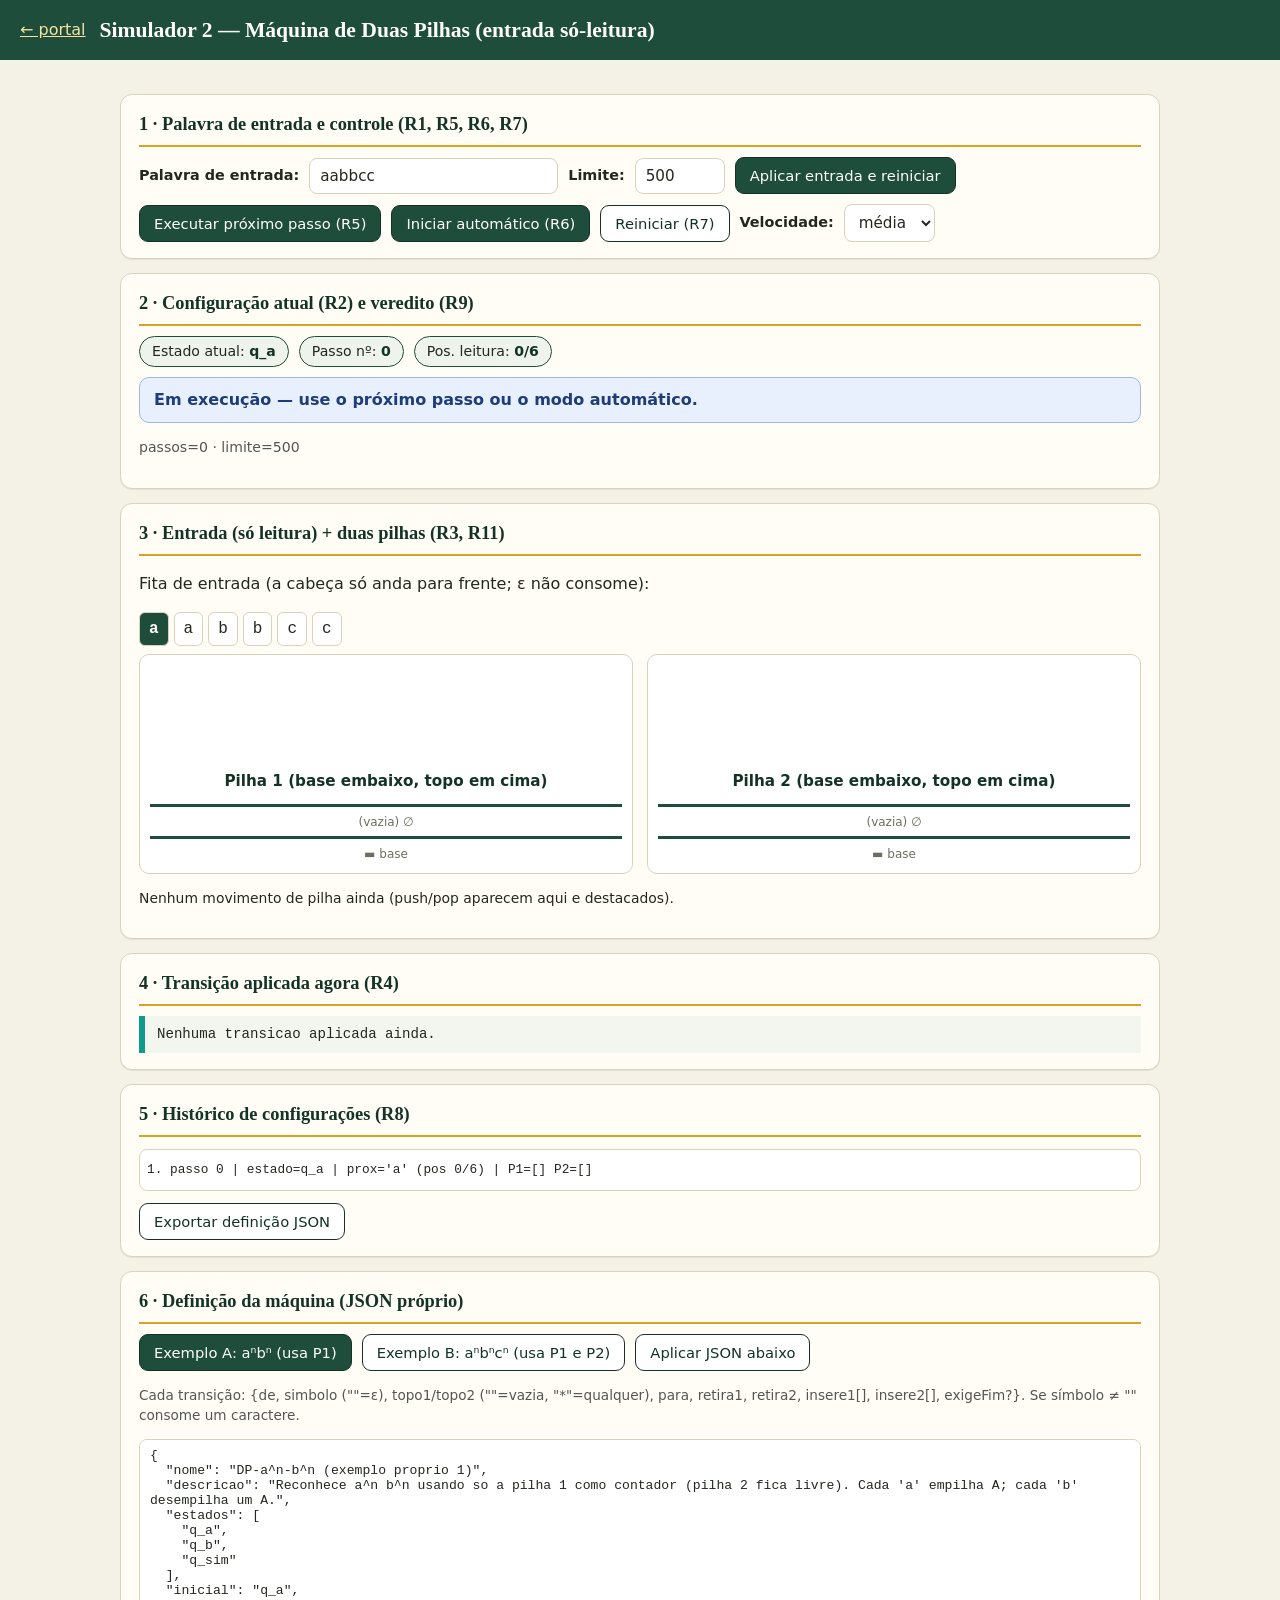
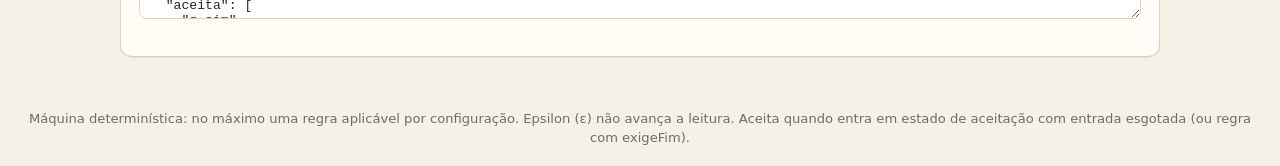
==== dp/index.html @ 35dc0c47 "feat: simuladores MT e 2-pilhas (aula 8, UNIJUI)" ====
<!DOCTYPE html>
<html lang="pt-BR">
<head>
<meta charset="utf-8">
<meta name="viewport" content="width=device-width, initial-scale=1">
<title>DP — Máquina de Duas Pilhas · UNIJUÍ</title>
<link rel="stylesheet" href="../css/estilo.css">
</head>
<body>
<header class="barra-topo">
<a href="../index.html">← portal</a>
<h1>Simulador 2 — Máquina de Duas Pilhas (entrada só-leitura)</h1>
</header>
<main class="miolo">

<section class="cartao">
<h2>1 · Palavra de entrada e controle (R1, R5, R6, R7)</h2>
<div class="linha">
<label class="rotulo" for="entrada">Palavra de entrada:</label>
<input type="text" id="entrada" value="aabbcc" size="24" placeholder="ex.: aabb, aabbcc">
<label class="rotulo" for="limite">Limite:</label>
<input type="number" id="limite" value="500" min="1" max="10000" style="width:90px">
<button id="btnAplicar">Aplicar entrada e reiniciar</button>
</div>
<div class="linha" style="margin-top:10px">
<button id="btnPasso">Executar próximo passo (R5)</button>
<button id="btnAuto">Iniciar automático (R6)</button>
<button id="btnReiniciar" class="secundario">Reiniciar (R7)</button>
<label class="rotulo" for="vel">Velocidade:</label>
<select id="vel"><option value="800">lenta</option><option value="350" selected>média</option><option value="90">rápida</option></select>
</div>
</section>

<section class="cartao">
<h2>2 · Configuração atual (R2) e veredito (R9)</h2>
<div class="crachas">
<span class="cracha">Estado atual: <b id="cEstado">–</b></span>
<span class="cracha">Passo nº: <b id="cPasso">0</b></span>
<span class="cracha">Pos. leitura: <b id="cPos">0</b></span>
</div>
<div id="faixa" class="faixa exec">Carregue uma máquina e uma entrada para começar.</div>
<p id="motivo" style="font-size:.88rem;color:#555"></p>
</section>

<section class="cartao">
<h2>3 · Entrada (só leitura) + duas pilhas (R3, R11)</h2>
<p class="rotulo">Fita de entrada (a cabeça só anda para frente; ε não consome):</p>
<div id="fitaEntrada" class="fita-entrada"></div>
<div class="palco-pilhas">
<div class="pilha" id="pilha1"><h3>Pilha 1 (base embaixo, topo em cima)</h3></div>
<div class="pilha" id="pilha2"><h3>Pilha 2 (base embaixo, topo em cima)</h3></div>
</div>
<p id="movimento" style="font-size:.87rem"></p>
</section>

<section class="cartao">
<h2>4 · Transição aplicada agora (R4)</h2>
<div id="regra" class="regra-atual">Nenhuma transição aplicada ainda.</div>
</section>

<section class="cartao">
<h2>5 · Histórico de configurações (R8)</h2>
<ol id="hist" class="historico"></ol>
<div class="linha"><button id="btnExport" class="secundario">Exportar definição JSON</button></div>
</section>

<section class="cartao">
<h2>6 · Definição da máquina (JSON próprio)</h2>
<div class="linha">
<button data-ex="anbn">Exemplo A: aⁿbⁿ (usa P1)</button>
<button data-ex="anbncn" class="secundario">Exemplo B: aⁿbⁿcⁿ (usa P1 e P2)</button>
<button id="btnValidar" class="secundario">Aplicar JSON abaixo</button>
</div>
<p style="font-size:.85rem;color:#555">Cada transição: {de, simbolo (""=ε), topo1/topo2 (""=vazia, "*"=qualquer), para, retira1, retira2, insere1[], insere2[], exigeFim?}. Se símbolo ≠ "" consome um caractere.</p>
<textarea id="definicao" spellcheck="false"></textarea>
<p id="avisoJson" style="font-size:.85rem;color:#7e2a1c"></p>
</section>

</main>
<footer class="rodape">Máquina determinística: no máximo uma regra aplicável por configuração. Epsilon (ε) não avança a leitura. Aceita quando entra em estado de aceitação com entrada esgotada (ou regra com exigeFim).</footer>
<script src="../js/util.js"></script>
<script src="motor.js"></script>
<script>
"use strict";
let motor = null, def = null;
const auto = criarAutoExecutor(() => { motor.passo(); desenhar(); if (motor.status !== "executando") { auto.parar(); botaoAuto(); return false; } return true; });
const $ = (id) => document.getElementById(id);

async function carregarExemplo(qual) {
  const arq = qual === "anbn" ? "../exemplos/pilhas-anbn.json" : "../exemplos/pilhas-anbncn.json";
  try { const r = await fetch(arq); def = await r.json(); }
  catch (e) { def = DEF_MIN; }
  $("definicao").value = JSON.stringify(def, null, 2);
  instalar();
}
function instalar() {
  const v = validarJSON($("definicao").value);
  if (v.ok) { def = v.valor; $("avisoJson").textContent = ""; }
  else { $("avisoJson").textContent = "JSON inválido: " + v.erro; if (!def) return; }
  motor = new MotorDuasPilhas(def);
  motor.reiniciar($("entrada").value, parseInt($("limite").value || "500", 10));
  auto.parar(); botaoAuto(); desenhar();
}
function desenhar() {
  $("cEstado").textContent = motor.estado;
  $("cPasso").textContent = motor.passos;
  $("cPos").textContent = motor.pos + "/" + motor.entrada.length;
  // entrada
  const fe = $("fitaEntrada"); fe.innerHTML = "";
  if (motor.entrada.length === 0) { const s = document.createElement("span"); s.textContent = "(entrada vazia)"; fe.appendChild(s); }
  [...motor.entrada].forEach((ch, i) => {
    const s = document.createElement("span");
    if (i === motor.pos) s.className = "pos";
    s.textContent = ch; s.title = i === motor.pos ? "próximo a ler" : "posição " + i;
    fe.appendChild(s);
  });
  if (motor.pos >= motor.entrada.length) { const s = document.createElement("span"); s.className = "pos"; s.textContent = "⊣ fim"; fe.appendChild(s); }
  // pilhas (desenha do fundo ao topo; destaca o topo atual)
  desenharPilha("pilha1", motor.pilha1, "p1", motor.ultimoMovimento ? motor.ultimoMovimento.pos1 : []);
  desenharPilha("pilha2", motor.pilha2, "p2", motor.ultimoMovimento ? motor.ultimoMovimento.pos2 : []);
  const m = motor.ultimoMovimento;
  $("movimento").textContent = m
    ? `Último movimento — P1: ${m.retirou1 ? "pop '" + m.retirou1 + "' + " : ""}push[${m.pos1.join(",") || "–"}] · P2: ${m.retirou2 ? "pop '" + m.retirou2 + "' + " : ""}push[${m.pos2.join(",") || "–"}]`
    : "Nenhum movimento de pilha ainda (push/pop aparecem aqui e destacados).";
  $("regra").textContent = motor.textoRegra(motor.ultimaRegra);
  renderHistorico("hist", motor.historico);
  const mapa = { executando: ["Em execução — use o próximo passo ou o modo automático.", "exec"],
    aceita: ["✅ ACEITA — " + motor.motivo, "aceita"],
    rejeita: ["❌ REJEITA — " + motor.motivo, "rejeita"],
    limite: ["⏸ LIMITE DE PASSOS — " + motor.motivo, "limite"] };
  mostrarFaixa("faixa", mapa[motor.status][0], mapa[motor.status][1]);
  $("motivo").textContent = `passos=${motor.passos} · limite=${motor.limite}`;
}
function desenharPilha(id, dados, classe, novos) {
  const el = $(id);
  const titulo = el.querySelector("h3").textContent;
  el.innerHTML = "<h3>" + titulo + "</h3>";
  if (dados.length === 0) { const b = document.createElement("div"); b.className = "base-pilha"; b.textContent = "(vazia) ∅"; el.appendChild(b); }
  dados.forEach((s, i) => {
    const d = document.createElement("div");
    const ehTopo = i === dados.length - 1;
    d.className = "bloco-pilha " + classe + ((ehTopo && novos && novos.length) ? " novo" : "");
    d.textContent = (ehTopo ? "topo → " : "") + s;
    el.appendChild(d);
  });
  const base = document.createElement("div"); base.className = "base-pilha"; base.textContent = "▬ base"; el.appendChild(base);
}
function botaoAuto() { $("btnAuto").textContent = auto.rodando() ? "Pausar automático" : "Iniciar automático (R6)"; }
$("btnPasso").onclick = () => { auto.parar(); botaoAuto(); motor.passo(); desenhar(); };
$("btnAuto").onclick = () => { if (auto.rodando()) auto.parar(); else auto.iniciar(parseInt($("vel").value, 10)); botaoAuto(); };
$("btnReiniciar").onclick = instalar;
$("btnAplicar").onclick = instalar;
$("btnValidar").onclick = instalar;
$("btnExport").onclick = () => { if (def) baixarJSON("maquina-duas-pilhas.json", def); };
document.querySelectorAll("[data-ex]").forEach((b) => b.onclick = () => carregarExemplo(b.dataset.ex));
const DEF_MIN = { nome: "min", estados: ["q"], inicial: "q", aceita: ["q"], rejeita: [], transicoes: [] };
carregarExemplo("anbn");
</script>
</body>
</html>
---- css/estilo.css ----
/* Simuladores TC-UNIJUI — estilo proprio.
   Paleta "caderno de serra": creme + verde-mata + mostarda.
   Propositalmente diferente da referencia tsm-simulator. */
:root{
  --fundo:#f4f1e6; --papel:#fffdf6; --tinta:#22271f; --suave:#6b6f61;
  --mata:#1e4d3b; --mata-esc:#123326; --mostarda:#d9a521; --mostarda-cl:#f6e3a1;
  --teal:#0e9b8b; --vermelho:#b3402c; --verde-ok:#1f7a3d; --borda:#d9d2bd;
  --raio:12px; --fonte:Verdana,Geneva,"DejaVu Sans",sans-serif;
  --fonte-titulo:Georgia,"Times New Roman",serif;
}
*{box-sizing:border-box}
body{margin:0;background:var(--fundo);color:var(--tinta);font-family:var(--fonte);line-height:1.5}
.barra-topo{background:var(--mata);color:#fff;padding:14px 20px;display:flex;gap:14px;align-items:center;flex-wrap:wrap}
.barra-topo h1{font-family:var(--fonte-titulo);font-size:1.35rem;margin:0}
.barra-topo a{color:var(--mostarda-cl)}
.miolo{max-width:1080px;margin:0 auto;padding:20px}
.cartao{background:var(--papel);border:1px solid var(--borda);border-radius:var(--raio);padding:16px 18px;margin:14px 0;box-shadow:0 1px 0 #0001}
.cartao h2{font-family:var(--fonte-titulo);margin:0 0 10px;color:var(--mata-esc);font-size:1.15rem;border-bottom:2px solid var(--mostarda);padding-bottom:6px}
.linha{display:flex;gap:10px;flex-wrap:wrap;align-items:center}
label.rotulo{font-weight:bold;font-size:.9rem}
input[type=text],input[type=number],textarea,select{font-family:inherit;font-size:.95rem;padding:8px 10px;border:1px solid var(--borda);border-radius:8px;background:#fff;color:var(--tinta)}
textarea{width:100%;min-height:180px;font-family:Consolas,Menlo,monospace;font-size:.82rem}
button{font-family:inherit;cursor:pointer;border-radius:9px;border:1px solid var(--mata-esc);padding:9px 14px;font-size:.92rem;background:var(--mata);color:#fff}
button:hover{background:var(--mata-esc)}
button.secundario{background:#fff;color:var(--mata-esc)}
button.perigo{background:var(--vermelho);border-color:#7e2a1c}
button:disabled{opacity:.5;cursor:not-allowed}
.crachas{display:flex;gap:10px;flex-wrap:wrap;margin:8px 0}
.cracha{background:#eef3ec;border:1px solid var(--mata);border-radius:999px;padding:4px 12px;font-size:.88rem}
.cracha b{color:var(--mata-esc)}
.faixa{border-radius:10px;padding:10px 14px;font-weight:bold;margin:10px 0}
.faixa.exec{background:#e8f0fe;border:1px solid #9db8e8;color:#1c3d7a}
.faixa.aceita{background:#dff2e2;border:1px solid var(--verde-ok);color:#14522a}
.faixa.rejeita{background:#fbe3dd;border:1px solid var(--vermelho);color:#7e2a1c}
.faixa.limite{background:var(--mostarda-cl);border:1px solid var(--mostarda);color:#5c430a}
/* Fita da MT */
.trilho-fita{display:flex;gap:6px;overflow-x:auto;padding:14px 6px 4px;background:#2c2a24;border-radius:10px}
.celula{min-width:52px;text-align:center;background:var(--papel);border-radius:8px;border:2px solid transparent;padding:2px 2px 6px}
.celula .simbolo{font-family:Consolas,monospace;font-size:1.3rem;font-weight:bold}
.celula .indice{font-size:.7rem;color:var(--suave)}
.celula.cabecote{border-color:var(--mostarda);background:var(--mostarda-cl)}
.seta-cabecote{text-align:center;color:var(--mostarda);font-weight:bold}
.regra-atual{background:#f2f6ef;border-left:6px solid var(--teal);padding:8px 12px;font-family:Consolas,monospace;font-size:.88rem;white-space:pre-wrap}
/* Pilhas */
.palco-pilhas{display:grid;grid-template-columns:1fr 1fr;gap:14px}
@media(max-width:700px){.palco-pilhas{grid-template-columns:1fr}}
.pilha{border:1px solid var(--borda);border-radius:10px;background:#fff;min-height:220px;display:flex;flex-direction:column;justify-content:flex-end;padding:10px;gap:5px}
.pilha h3{margin:0 0 6px;text-align:center;color:var(--mata-esc);font-size:.95rem}
.bloco-pilha{border-radius:7px;text-align:center;padding:6px;font-family:Consolas,monospace;font-weight:bold;border:1px solid #0003}
.bloco-pilha.p1{background:#d9ecf5}
.bloco-pilha.p2{background:#e2f0da}
.bloco-pilha.novo{outline:3px solid var(--mostarda)}
.base-pilha{text-align:center;font-size:.75rem;color:var(--suave);border-top:3px solid var(--mata);padding-top:6px}
.fita-entrada{display:flex;gap:5px;flex-wrap:wrap;margin:8px 0}
.fita-entrada span{border:1px solid var(--borda);background:#fff;border-radius:6px;padding:4px 9px;font-family:Consolas,monospace}
.fita-entrada span.pos{background:var(--mata);color:#fff;font-weight:bold}
ol.historico{max-height:220px;overflow-y:auto;background:#fff;border:1px solid var(--borda);border-radius:8px;padding:10px 10px 10px 30px;font-family:Consolas,monospace;font-size:.8rem}
table.req{border-collapse:collapse;width:100%;font-size:.9rem}
table.req th,table.req td{border:1px solid var(--borda);padding:6px 8px;text-align:left}
table.req th{background:var(--mata);color:#fff}
.rodape{color:var(--suave);font-size:.82rem;text-align:center;padding:18px}
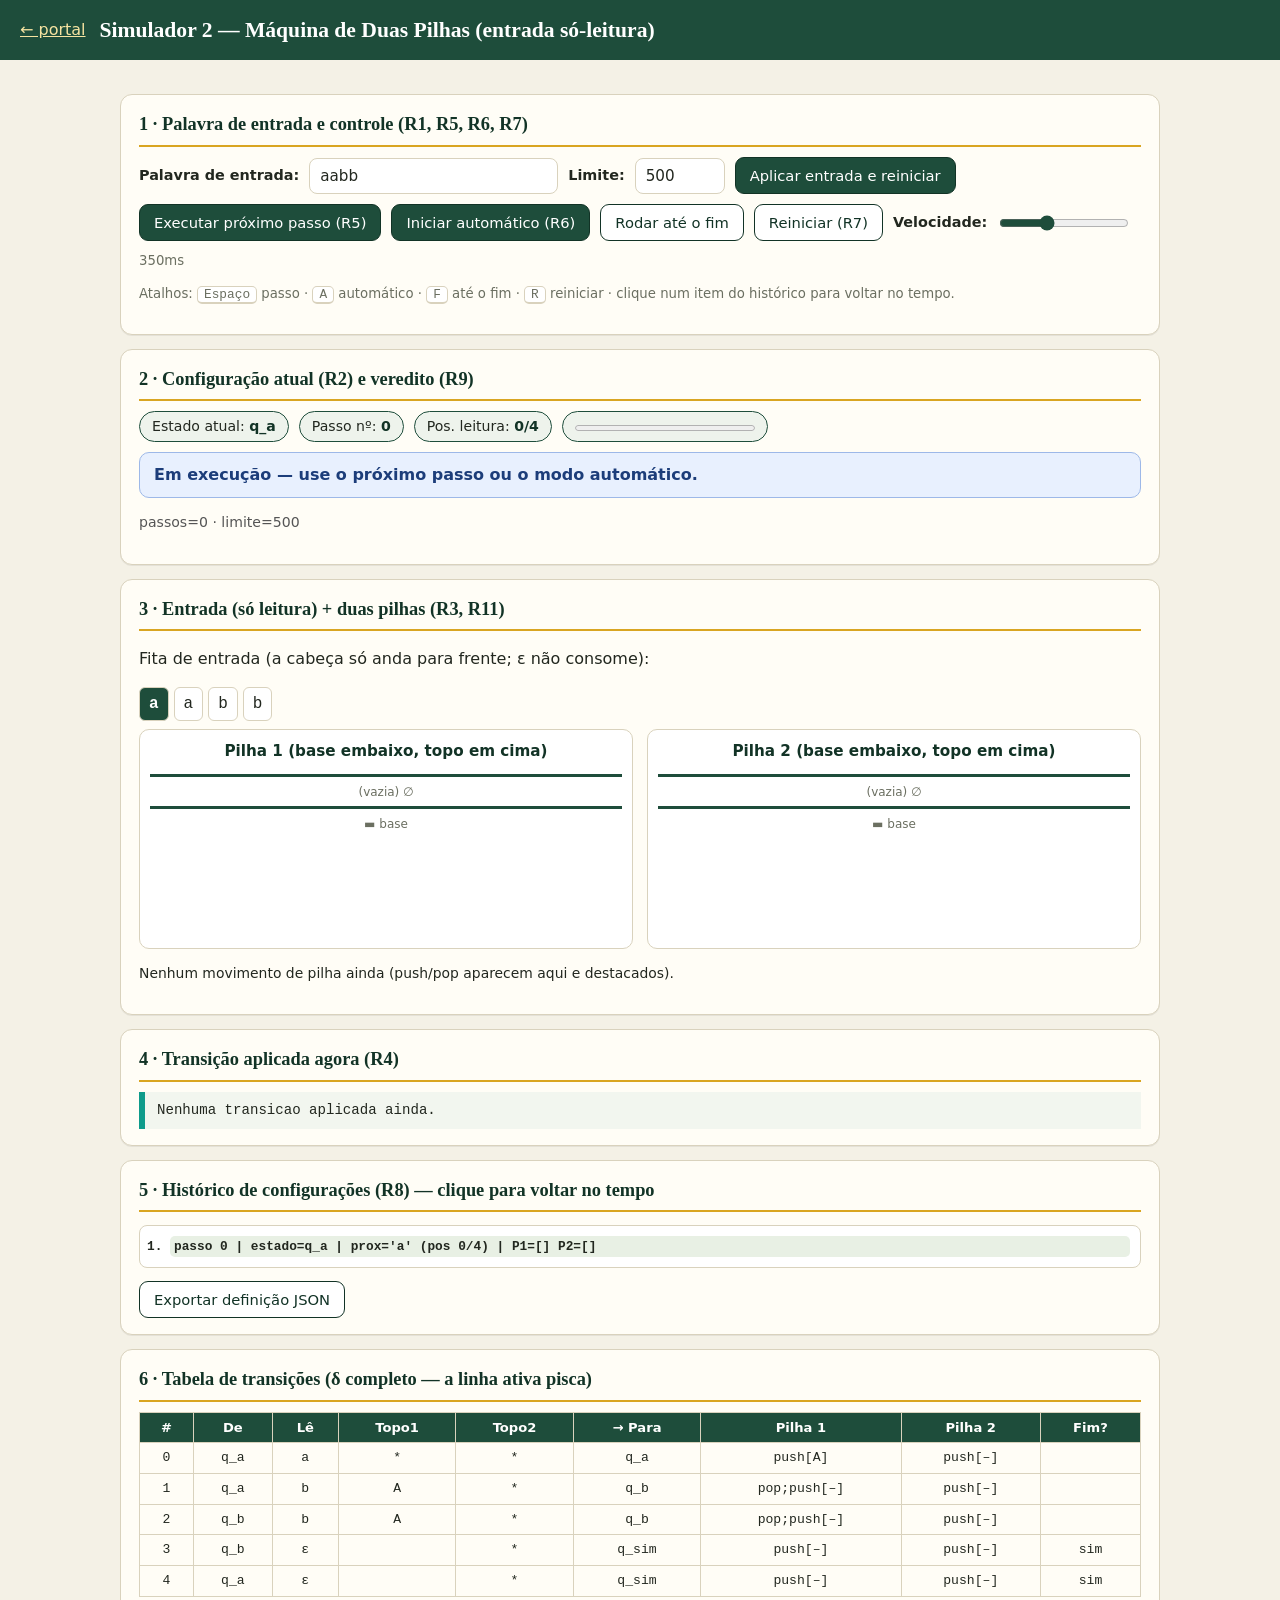
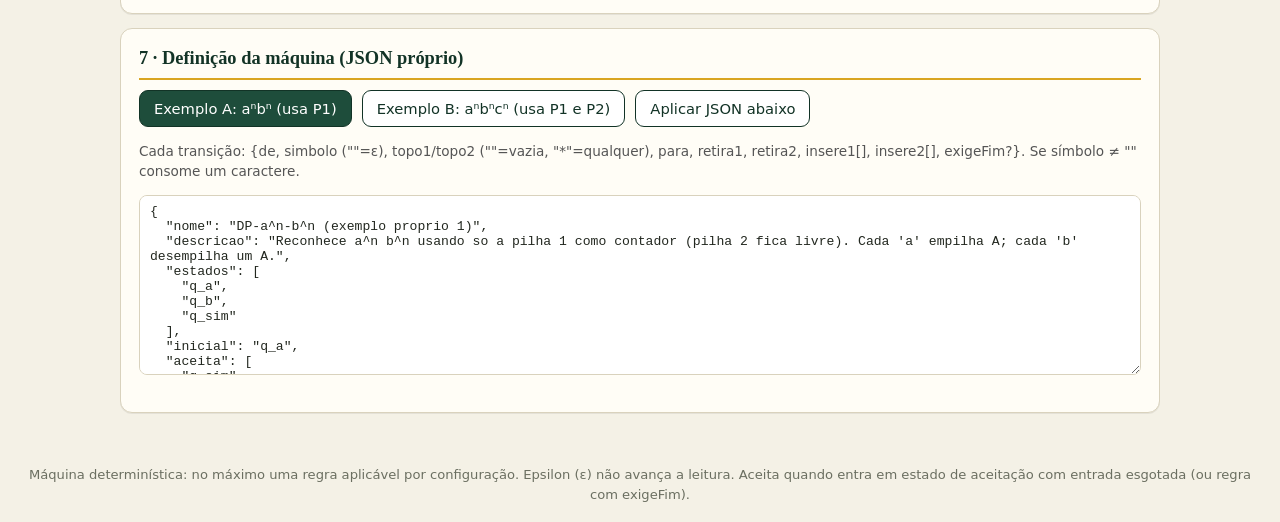
==== commit 21ba7ca0: "feat: tabela delta, time-travel, atalhos, slider, animacoes" ====
--- a/dp/index.html
+++ b/dp/index.html
@@ -17,7 +17,7 @@
 <h2>1 · Palavra de entrada e controle (R1, R5, R6, R7)</h2>
 <div class="linha">
 <label class="rotulo" for="entrada">Palavra de entrada:</label>
-<input type="text" id="entrada" value="aabbcc" size="24" placeholder="ex.: aabb, aabbcc">
+<input type="text" id="entrada" value="aabb" size="24" placeholder="ex.: aabb, aabbcc">
 <label class="rotulo" for="limite">Limite:</label>
 <input type="number" id="limite" value="500" min="1" max="10000" style="width:90px">
 <button id="btnAplicar">Aplicar entrada e reiniciar</button>
@@ -25,10 +25,13 @@
 <div class="linha" style="margin-top:10px">
 <button id="btnPasso">Executar próximo passo (R5)</button>
 <button id="btnAuto">Iniciar automático (R6)</button>
+<button id="btnFim" class="secundario">Rodar até o fim</button>
 <button id="btnReiniciar" class="secundario">Reiniciar (R7)</button>
 <label class="rotulo" for="vel">Velocidade:</label>
-<select id="vel"><option value="800">lenta</option><option value="350" selected>média</option><option value="90">rápida</option></select>
-</div>
+<input type="range" id="vel" min="60" max="900" step="10" value="350" style="width:130px" title="Intervalo entre passos (ms)">
+<span id="velRotulo" class="dica">350ms</span>
+</div>
+<p class="dica">Atalhos: <kbd>Espaço</kbd> passo · <kbd>A</kbd> automático · <kbd>F</kbd> até o fim · <kbd>R</kbd> reiniciar · clique num item do histórico para voltar no tempo.</p>
 </section>
 
 <section class="cartao">
@@ -37,6 +40,7 @@
 <span class="cracha">Estado atual: <b id="cEstado">–</b></span>
 <span class="cracha">Passo nº: <b id="cPasso">0</b></span>
 <span class="cracha">Pos. leitura: <b id="cPos">0</b></span>
+<span class="cracha"><progress id="prog" value="0" max="500"></progress></span>
 </div>
 <div id="faixa" class="faixa exec">Carregue uma máquina e uma entrada para começar.</div>
 <p id="motivo" style="font-size:.88rem;color:#555"></p>
@@ -59,13 +63,21 @@
 </section>
 
 <section class="cartao">
-<h2>5 · Histórico de configurações (R8)</h2>
+<h2>5 · Histórico de configurações (R8) — clique para voltar no tempo</h2>
 <ol id="hist" class="historico"></ol>
 <div class="linha"><button id="btnExport" class="secundario">Exportar definição JSON</button></div>
 </section>
 
 <section class="cartao">
-<h2>6 · Definição da máquina (JSON próprio)</h2>
+<h2>6 · Tabela de transições (δ completo — a linha ativa pisca)</h2>
+<div class="envoltorio-tabela"><table class="regras" id="tabela">
+<thead><tr><th>#</th><th>De</th><th>Lê</th><th>Topo1</th><th>Topo2</th><th>→ Para</th><th>Pilha 1</th><th>Pilha 2</th><th>Fim?</th></tr></thead>
+<tbody></tbody>
+</table></div>
+</section>
+
+<section class="cartao">
+<h2>7 · Definição da máquina (JSON próprio)</h2>
 <div class="linha">
 <button data-ex="anbn">Exemplo A: aⁿbⁿ (usa P1)</button>
 <button data-ex="anbncn" class="secundario">Exemplo B: aⁿbⁿcⁿ (usa P1 e P2)</button>
@@ -99,12 +111,13 @@
   else { $("avisoJson").textContent = "JSON inválido: " + v.erro; if (!def) return; }
   motor = new MotorDuasPilhas(def);
   motor.reiniciar($("entrada").value, parseInt($("limite").value || "500", 10));
-  auto.parar(); botaoAuto(); desenhar();
+  auto.parar(); botaoAuto(); montarTabela(); desenhar();
 }
 function desenhar() {
   $("cEstado").textContent = motor.estado;
   $("cPasso").textContent = motor.passos;
   $("cPos").textContent = motor.pos + "/" + motor.entrada.length;
+  const prog = $("prog"); prog.max = motor.limite; prog.value = motor.passos;
   // entrada
   const fe = $("fitaEntrada"); fe.innerHTML = "";
   if (motor.entrada.length === 0) { const s = document.createElement("span"); s.textContent = "(entrada vazia)"; fe.appendChild(s); }
@@ -115,15 +128,21 @@
     fe.appendChild(s);
   });
   if (motor.pos >= motor.entrada.length) { const s = document.createElement("span"); s.className = "pos"; s.textContent = "⊣ fim"; fe.appendChild(s); }
-  // pilhas (desenha do fundo ao topo; destaca o topo atual)
-  desenharPilha("pilha1", motor.pilha1, "p1", motor.ultimoMovimento ? motor.ultimoMovimento.pos1 : []);
-  desenharPilha("pilha2", motor.pilha2, "p2", motor.ultimoMovimento ? motor.ultimoMovimento.pos2 : []);
+  // pilhas (topo no alto; ultimo push anima, ultimo pop vira fantasma)
+  const m0 = motor.ultimoMovimento;
+  desenharPilha("pilha1", motor.pilha1, "p1", m0 ? m0.pos1 : [], m0 ? m0.retirou1 : null);
+  desenharPilha("pilha2", motor.pilha2, "p2", m0 ? m0.pos2 : [], m0 ? m0.retirou2 : null);
   const m = motor.ultimoMovimento;
   $("movimento").textContent = m
     ? `Último movimento — P1: ${m.retirou1 ? "pop '" + m.retirou1 + "' + " : ""}push[${m.pos1.join(",") || "–"}] · P2: ${m.retirou2 ? "pop '" + m.retirou2 + "' + " : ""}push[${m.pos2.join(",") || "–"}]`
     : "Nenhum movimento de pilha ainda (push/pop aparecem aqui e destacados).";
   $("regra").textContent = motor.textoRegra(motor.ultimaRegra);
-  renderHistorico("hist", motor.historico);
+  // destaca a linha ativa na tabela
+  const idx = def.transicoes.indexOf(motor.ultimaRegra);
+  document.querySelectorAll("#tabela tbody tr").forEach((tr, i) => {
+    tr.classList.toggle("ativa", i === idx);
+  });
+  renderHistorico("hist", motor.historico, irParaPasso);
   const mapa = { executando: ["Em execução — use o próximo passo ou o modo automático.", "exec"],
     aceita: ["✅ ACEITA — " + motor.motivo, "aceita"],
     rejeita: ["❌ REJEITA — " + motor.motivo, "rejeita"],
@@ -131,14 +150,21 @@
   mostrarFaixa("faixa", mapa[motor.status][0], mapa[motor.status][1]);
   $("motivo").textContent = `passos=${motor.passos} · limite=${motor.limite}`;
 }
-function desenharPilha(id, dados, classe, novos) {
+function desenharPilha(id, dados, classe, novos, fantasma) {
   const el = $(id);
   const titulo = el.querySelector("h3").textContent;
   el.innerHTML = "<h3>" + titulo + "</h3>";
-  if (dados.length === 0) { const b = document.createElement("div"); b.className = "base-pilha"; b.textContent = "(vazia) ∅"; el.appendChild(b); }
-  dados.forEach((s, i) => {
+  if (fantasma) {
+    const f = document.createElement("div");
+    f.className = "fantasma";
+    f.textContent = "− '" + fantasma + "' (pop)";
+    f.title = "Símbolo removido no último passo";
+    el.appendChild(f);
+  }
+  if (dados.length === 0 && !fantasma) { const b = document.createElement("div"); b.className = "base-pilha"; b.textContent = "(vazia) ∅"; el.appendChild(b); }
+  [...dados].reverse().forEach((s, i) => {
     const d = document.createElement("div");
-    const ehTopo = i === dados.length - 1;
+    const ehTopo = i === 0;
     d.className = "bloco-pilha " + classe + ((ehTopo && novos && novos.length) ? " novo" : "");
     d.textContent = (ehTopo ? "topo → " : "") + s;
     el.appendChild(d);
@@ -146,8 +172,43 @@
   const base = document.createElement("div"); base.className = "base-pilha"; base.textContent = "▬ base"; el.appendChild(base);
 }
 function botaoAuto() { $("btnAuto").textContent = auto.rodando() ? "Pausar automático" : "Iniciar automático (R6)"; }
+function irParaPasso(n) {
+  auto.parar(); botaoAuto();
+  motor.reiniciar($("entrada").value, parseInt($("limite").value || "500", 10));
+  for (let i = 0; i < n && motor.status === "executando"; i++) motor.passo();
+  desenhar();
+}
+function acaoCurta(r, n) {
+  return `${r["retira" + n] ? "pop;" : ""}push[${(r["insere" + n] || []).join(",") || "–"}]`;
+}
+function montarTabela() {
+  const tb = document.querySelector("#tabela tbody");
+  tb.innerHTML = "";
+  def.transicoes.forEach((t, i) => {
+    const tr = document.createElement("tr");
+    [i, t.de, (t.simbolo ?? "") === "" ? "ε" : t.simbolo, t.topo1 ?? "*",
+     t.topo2 ?? "*", t.para, acaoCurta(t, 1), acaoCurta(t, 2),
+     t.exigeFim ? "sim" : ""].forEach((v) => {
+      const td = document.createElement("td"); td.textContent = v; tr.appendChild(td);
+    });
+    tb.appendChild(tr);
+  });
+}
 $("btnPasso").onclick = () => { auto.parar(); botaoAuto(); motor.passo(); desenhar(); };
 $("btnAuto").onclick = () => { if (auto.rodando()) auto.parar(); else auto.iniciar(parseInt($("vel").value, 10)); botaoAuto(); };
+$("btnFim").onclick = () => { auto.parar(); botaoAuto(); motor.executarAteFim(); desenhar(); };
+$("vel").oninput = (e) => {
+  $("velRotulo").textContent = e.target.value + "ms";
+  if (auto.rodando()) { auto.parar(); auto.iniciar(parseInt(e.target.value, 10)); }
+};
+document.addEventListener("keydown", (e) => {
+  const tag = (e.target.tagName || "").toUpperCase();
+  if (["INPUT", "TEXTAREA", "SELECT"].includes(tag) || !motor) return;
+  if (e.code === "Space") { e.preventDefault(); $("btnPasso").click(); }
+  else if (e.key === "a" || e.key === "A") $("btnAuto").click();
+  else if (e.key === "f" || e.key === "F") $("btnFim").click();
+  else if (e.key === "r" || e.key === "R") $("btnReiniciar").click();
+});
 $("btnReiniciar").onclick = instalar;
 $("btnAplicar").onclick = instalar;
 $("btnValidar").onclick = instalar;
--- a/css/estilo.css
+++ b/css/estilo.css
@@ -32,24 +32,44 @@
 .faixa.exec{background:#e8f0fe;border:1px solid #9db8e8;color:#1c3d7a}
 .faixa.aceita{background:#dff2e2;border:1px solid var(--verde-ok);color:#14522a}
 .faixa.rejeita{background:#fbe3dd;border:1px solid var(--vermelho);color:#7e2a1c}
+.faixa.aceita{background:#dff2e2;border:1px solid var(--verde-ok);color:#14522a;animation:pulso .9s ease 2}
+.faixa.rejeita{background:#fbe3dd;border:1px solid var(--vermelho);color:#7e2a1c;animation:pulso .9s ease 2}
+@keyframes pulso{50%{transform:scale(1.015)}}
 .faixa.limite{background:var(--mostarda-cl);border:1px solid var(--mostarda);color:#5c430a}
+table.regras{border-collapse:collapse;width:100%;font-size:.82rem;font-family:Consolas,monospace}
+table.regras th,table.regras td{border:1px solid var(--borda);padding:5px 8px;text-align:center}
+table.regras th{background:var(--mata);color:#fff;font-family:var(--fonte)}
+table.regras tr.ativa td{background:var(--mostarda-cl);font-weight:bold}
+.envoltorio-tabela{overflow-x:auto;max-height:260px;overflow-y:auto}
+ol.historico li{cursor:pointer;border-radius:5px;padding:1px 4px}
+ol.historico li:hover{background:var(--mostarda-cl)}
+ol.historico li.atual{background:#e8f0e4;font-weight:bold}
+input[type=range]{accent-color:var(--mata)}
+progress{width:180px;height:12px;accent-color:var(--teal)}
+kbd{border:1px solid var(--borda);border-bottom-width:2px;border-radius:5px;background:#fff;padding:0 6px;font-family:Consolas,monospace;font-size:.8rem}
+.dica{font-size:.83rem;color:var(--suave)}
 /* Fita da MT */
-.trilho-fita{display:flex;gap:6px;overflow-x:auto;padding:14px 6px 4px;background:#2c2a24;border-radius:10px}
+.trilho-fita{position:relative;display:flex;gap:6px;overflow-x:auto;padding:22px 6px 4px;background:#2c2a24;border-radius:10px}
+#seta{position:absolute;top:2px;left:0;transition:left .28s cubic-bezier(.4,0,.2,1);color:var(--mostarda);transform:translateX(-50%);font-size:1rem;line-height:1;pointer-events:none}
 .celula{min-width:52px;text-align:center;background:var(--papel);border-radius:8px;border:2px solid transparent;padding:2px 2px 6px}
 .celula .simbolo{font-family:Consolas,monospace;font-size:1.3rem;font-weight:bold}
 .celula .indice{font-size:.7rem;color:var(--suave)}
 .celula.cabecote{border-color:var(--mostarda);background:var(--mostarda-cl)}
+.celula.gravou{animation:piscar .8s ease}
+@keyframes piscar{0%{background:var(--mostarda);transform:scale(1.12)}100%{}}
 .seta-cabecote{text-align:center;color:var(--mostarda);font-weight:bold}
 .regra-atual{background:#f2f6ef;border-left:6px solid var(--teal);padding:8px 12px;font-family:Consolas,monospace;font-size:.88rem;white-space:pre-wrap}
 /* Pilhas */
 .palco-pilhas{display:grid;grid-template-columns:1fr 1fr;gap:14px}
 @media(max-width:700px){.palco-pilhas{grid-template-columns:1fr}}
-.pilha{border:1px solid var(--borda);border-radius:10px;background:#fff;min-height:220px;display:flex;flex-direction:column;justify-content:flex-end;padding:10px;gap:5px}
+.pilha{border:1px solid var(--borda);border-radius:10px;background:#fff;min-height:220px;display:flex;flex-direction:column;justify-content:flex-start;padding:10px;gap:5px}
 .pilha h3{margin:0 0 6px;text-align:center;color:var(--mata-esc);font-size:.95rem}
 .bloco-pilha{border-radius:7px;text-align:center;padding:6px;font-family:Consolas,monospace;font-weight:bold;border:1px solid #0003}
 .bloco-pilha.p1{background:#d9ecf5}
 .bloco-pilha.p2{background:#e2f0da}
-.bloco-pilha.novo{outline:3px solid var(--mostarda)}
+.bloco-pilha.novo{outline:3px solid var(--mostarda);animation:cair .32s ease}
+@keyframes cair{from{transform:translateY(-16px);opacity:0}}
+.fantasma{border-radius:7px;text-align:center;padding:6px;font-family:Consolas,monospace;border:2px dashed var(--vermelho);color:var(--vermelho);background:#fff;opacity:.75}
 .base-pilha{text-align:center;font-size:.75rem;color:var(--suave);border-top:3px solid var(--mata);padding-top:6px}
 .fita-entrada{display:flex;gap:5px;flex-wrap:wrap;margin:8px 0}
 .fita-entrada span{border:1px solid var(--borda);background:#fff;border-radius:6px;padding:4px 9px;font-family:Consolas,monospace}
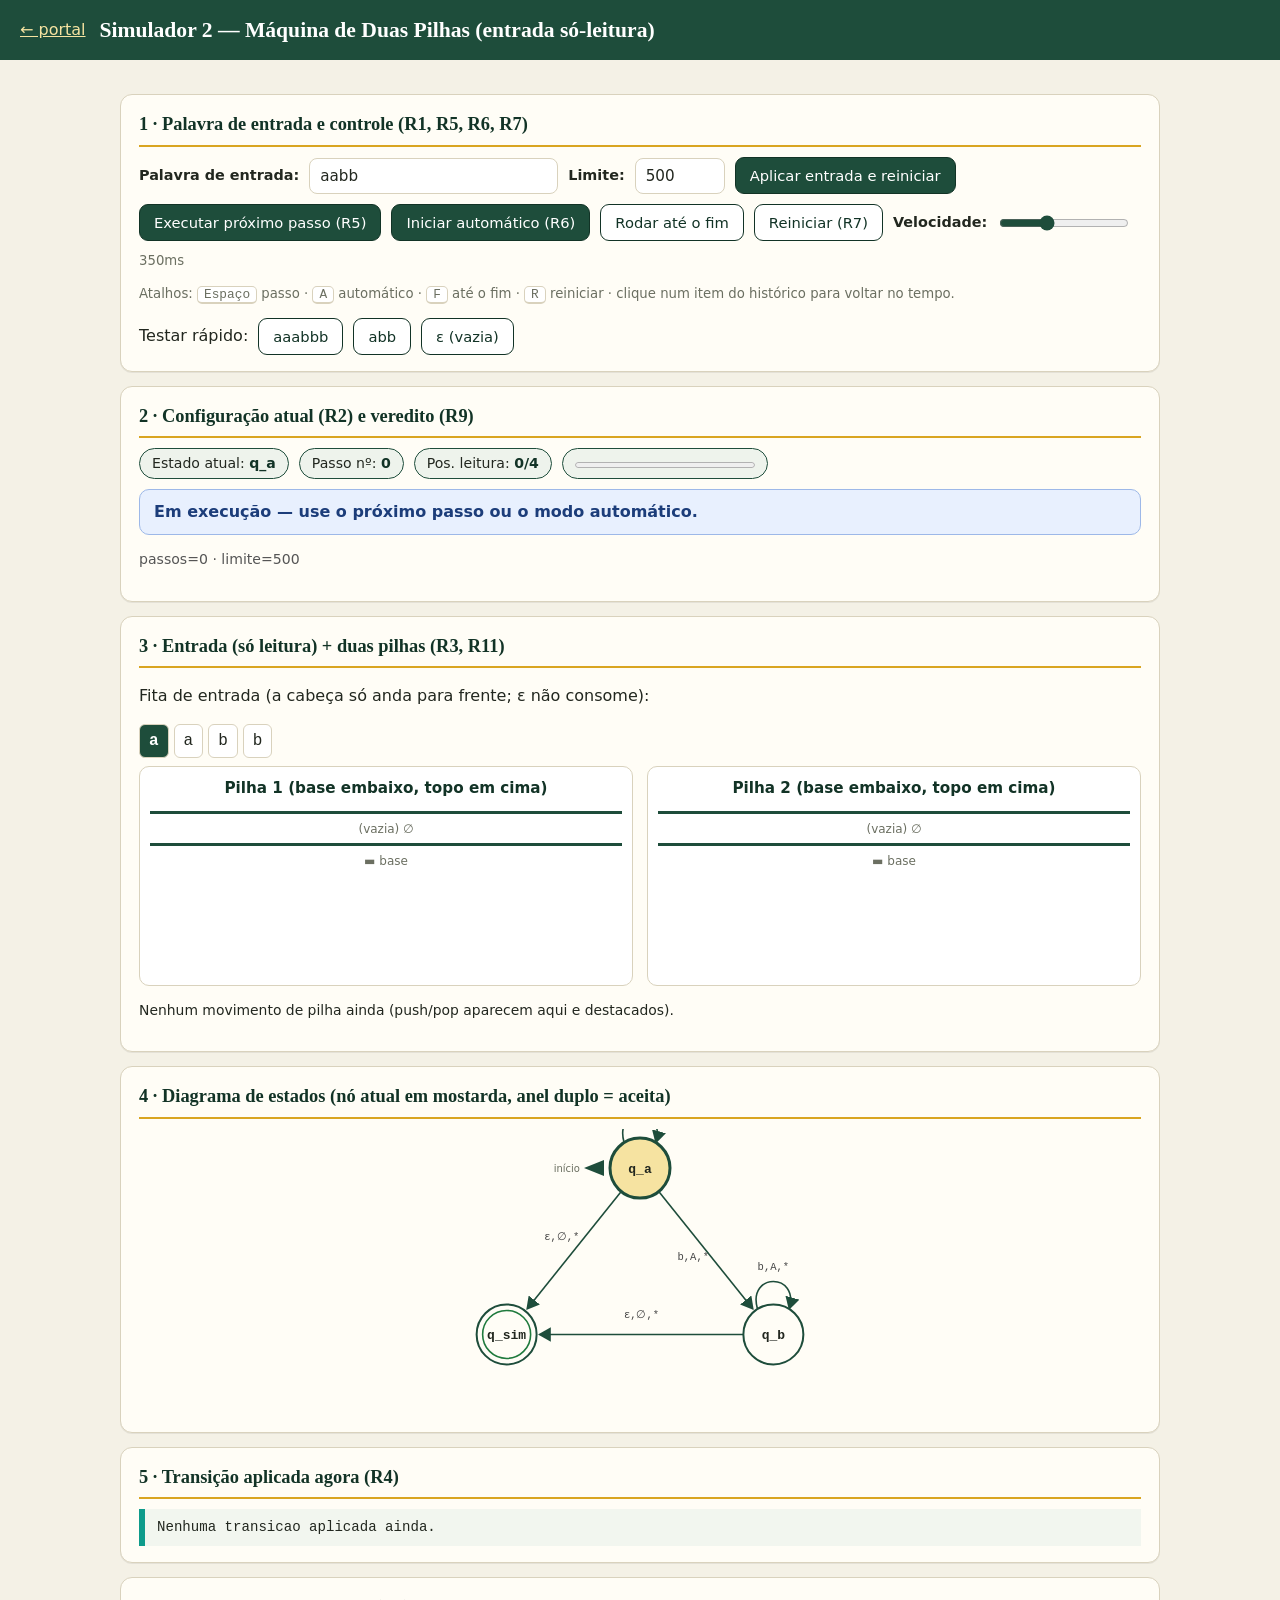
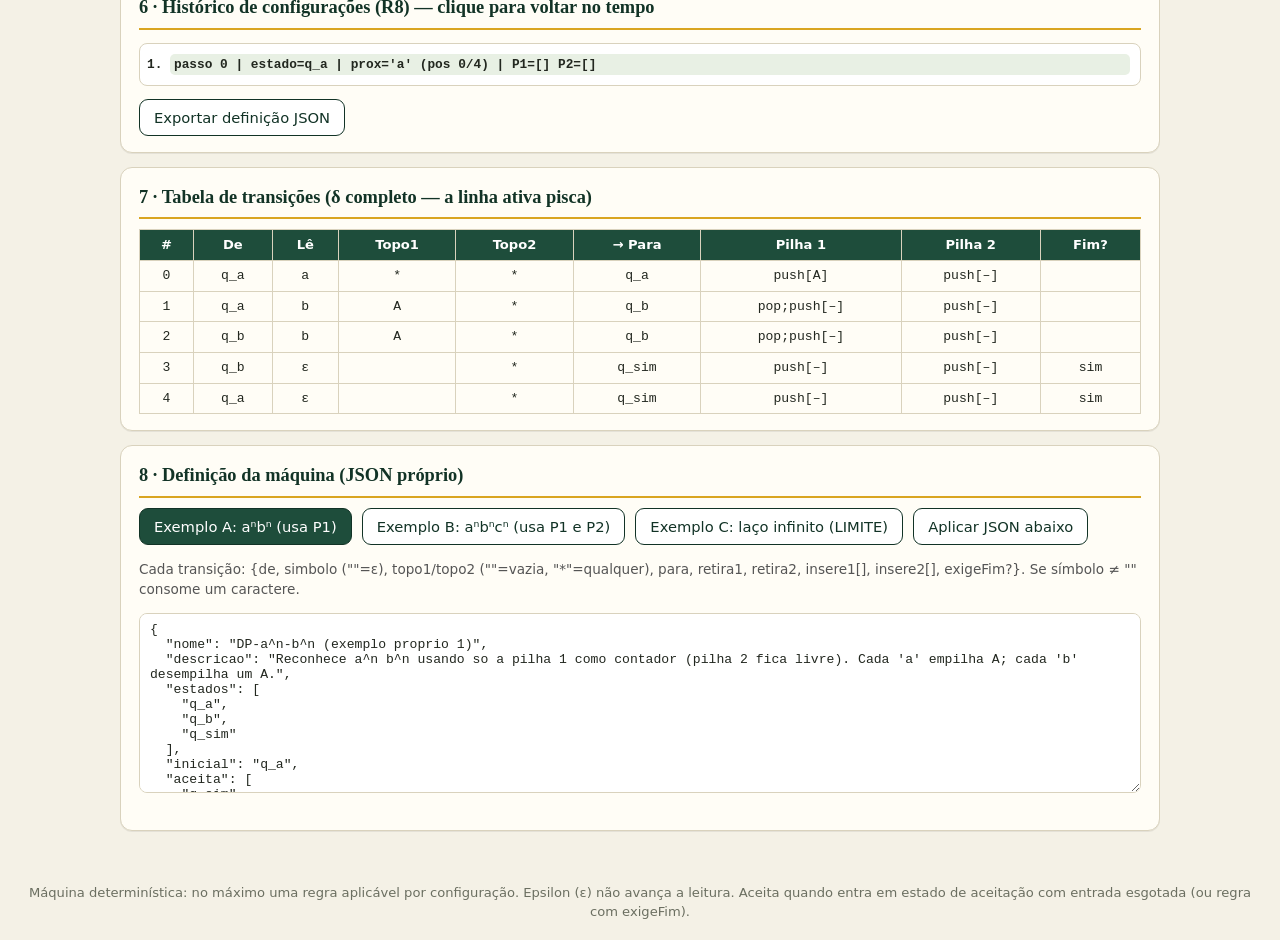
==== commit 6468aff1: "feat: diagrama SVG, exemplo laco infinito, entradas rapidas" ====
--- a/dp/index.html
+++ b/dp/index.html
@@ -32,6 +32,7 @@
 <span id="velRotulo" class="dica">350ms</span>
 </div>
 <p class="dica">Atalhos: <kbd>Espaço</kbd> passo · <kbd>A</kbd> automático · <kbd>F</kbd> até o fim · <kbd>R</kbd> reiniciar · clique num item do histórico para voltar no tempo.</p>
+<div class="linha"><span class="rotulo">Testar rápido:</span><span id="rapidas" class="linha"></span></div>
 </section>
 
 <section class="cartao">
@@ -58,18 +59,23 @@
 </section>
 
 <section class="cartao">
-<h2>4 · Transição aplicada agora (R4)</h2>
+<h2>4 · Diagrama de estados (nó atual em mostarda, anel duplo = aceita)</h2>
+<svg id="diagrama" role="img" aria-label="Diagrama de estados"></svg>
+</section>
+
+<section class="cartao">
+<h2>5 · Transição aplicada agora (R4)</h2>
 <div id="regra" class="regra-atual">Nenhuma transição aplicada ainda.</div>
 </section>
 
 <section class="cartao">
-<h2>5 · Histórico de configurações (R8) — clique para voltar no tempo</h2>
+<h2>6 · Histórico de configurações (R8) — clique para voltar no tempo</h2>
 <ol id="hist" class="historico"></ol>
 <div class="linha"><button id="btnExport" class="secundario">Exportar definição JSON</button></div>
 </section>
 
 <section class="cartao">
-<h2>6 · Tabela de transições (δ completo — a linha ativa pisca)</h2>
+<h2>7 · Tabela de transições (δ completo — a linha ativa pisca)</h2>
 <div class="envoltorio-tabela"><table class="regras" id="tabela">
 <thead><tr><th>#</th><th>De</th><th>Lê</th><th>Topo1</th><th>Topo2</th><th>→ Para</th><th>Pilha 1</th><th>Pilha 2</th><th>Fim?</th></tr></thead>
 <tbody></tbody>
@@ -77,10 +83,11 @@
 </section>
 
 <section class="cartao">
-<h2>7 · Definição da máquina (JSON próprio)</h2>
+<h2>8 · Definição da máquina (JSON próprio)</h2>
 <div class="linha">
 <button data-ex="anbn">Exemplo A: aⁿbⁿ (usa P1)</button>
 <button data-ex="anbncn" class="secundario">Exemplo B: aⁿbⁿcⁿ (usa P1 e P2)</button>
+<button data-ex="loop" class="secundario">Exemplo C: laço infinito (LIMITE)</button>
 <button id="btnValidar" class="secundario">Aplicar JSON abaixo</button>
 </div>
 <p style="font-size:.85rem;color:#555">Cada transição: {de, simbolo (""=ε), topo1/topo2 (""=vazia, "*"=qualquer), para, retira1, retira2, insere1[], insere2[], exigeFim?}. Se símbolo ≠ "" consome um caractere.</p>
@@ -91,6 +98,7 @@
 </main>
 <footer class="rodape">Máquina determinística: no máximo uma regra aplicável por configuração. Epsilon (ε) não avança a leitura. Aceita quando entra em estado de aceitação com entrada esgotada (ou regra com exigeFim).</footer>
 <script src="../js/util.js"></script>
+<script src="../js/diagrama.js"></script>
 <script src="motor.js"></script>
 <script>
 "use strict";
@@ -99,7 +107,8 @@
 const $ = (id) => document.getElementById(id);
 
 async function carregarExemplo(qual) {
-  const arq = qual === "anbn" ? "../exemplos/pilhas-anbn.json" : "../exemplos/pilhas-anbncn.json";
+  const arq = qual === "anbn" ? "../exemplos/pilhas-anbn.json"
+    : qual === "loop" ? "../exemplos/pilhas-loop.json" : "../exemplos/pilhas-anbncn.json";
   try { const r = await fetch(arq); def = await r.json(); }
   catch (e) { def = DEF_MIN; }
   $("definicao").value = JSON.stringify(def, null, 2);
@@ -111,7 +120,7 @@
   else { $("avisoJson").textContent = "JSON inválido: " + v.erro; if (!def) return; }
   motor = new MotorDuasPilhas(def);
   motor.reiniciar($("entrada").value, parseInt($("limite").value || "500", 10));
-  auto.parar(); botaoAuto(); montarTabela(); desenhar();
+  auto.parar(); botaoAuto(); montarTabela(); montarRapidas(); desenhar();
 }
 function desenhar() {
   $("cEstado").textContent = motor.estado;
@@ -137,6 +146,7 @@
     ? `Último movimento — P1: ${m.retirou1 ? "pop '" + m.retirou1 + "' + " : ""}push[${m.pos1.join(",") || "–"}] · P2: ${m.retirou2 ? "pop '" + m.retirou2 + "' + " : ""}push[${m.pos2.join(",") || "–"}]`
     : "Nenhum movimento de pilha ainda (push/pop aparecem aqui e destacados).";
   $("regra").textContent = motor.textoRegra(motor.ultimaRegra);
+  desenharDiagrama("diagrama", def, motor.estado, rotuloArestaDP);
   // destaca a linha ativa na tabela
   const idx = def.transicoes.indexOf(motor.ultimaRegra);
   document.querySelectorAll("#tabela tbody tr").forEach((tr, i) => {
@@ -177,6 +187,17 @@
   motor.reiniciar($("entrada").value, parseInt($("limite").value || "500", 10));
   for (let i = 0; i < n && motor.status === "executando"; i++) motor.passo();
   desenhar();
+}
+function montarRapidas() {
+  const cx = $("rapidas"); cx.innerHTML = "";
+  (def.entradasRapidas || []).forEach((e) => {
+    const b = document.createElement("button");
+    b.className = "secundario";
+    b.textContent = e === "" ? "ε (vazia)" : e;
+    b.title = "Carregar entrada '" + e + "' e reiniciar";
+    b.onclick = () => { $("entrada").value = e; instalar(); };
+    cx.appendChild(b);
+  });
 }
 function acaoCurta(r, n) {
   return `${r["retira" + n] ? "pop;" : ""}push[${(r["insere" + n] || []).join(",") || "–"}]`;
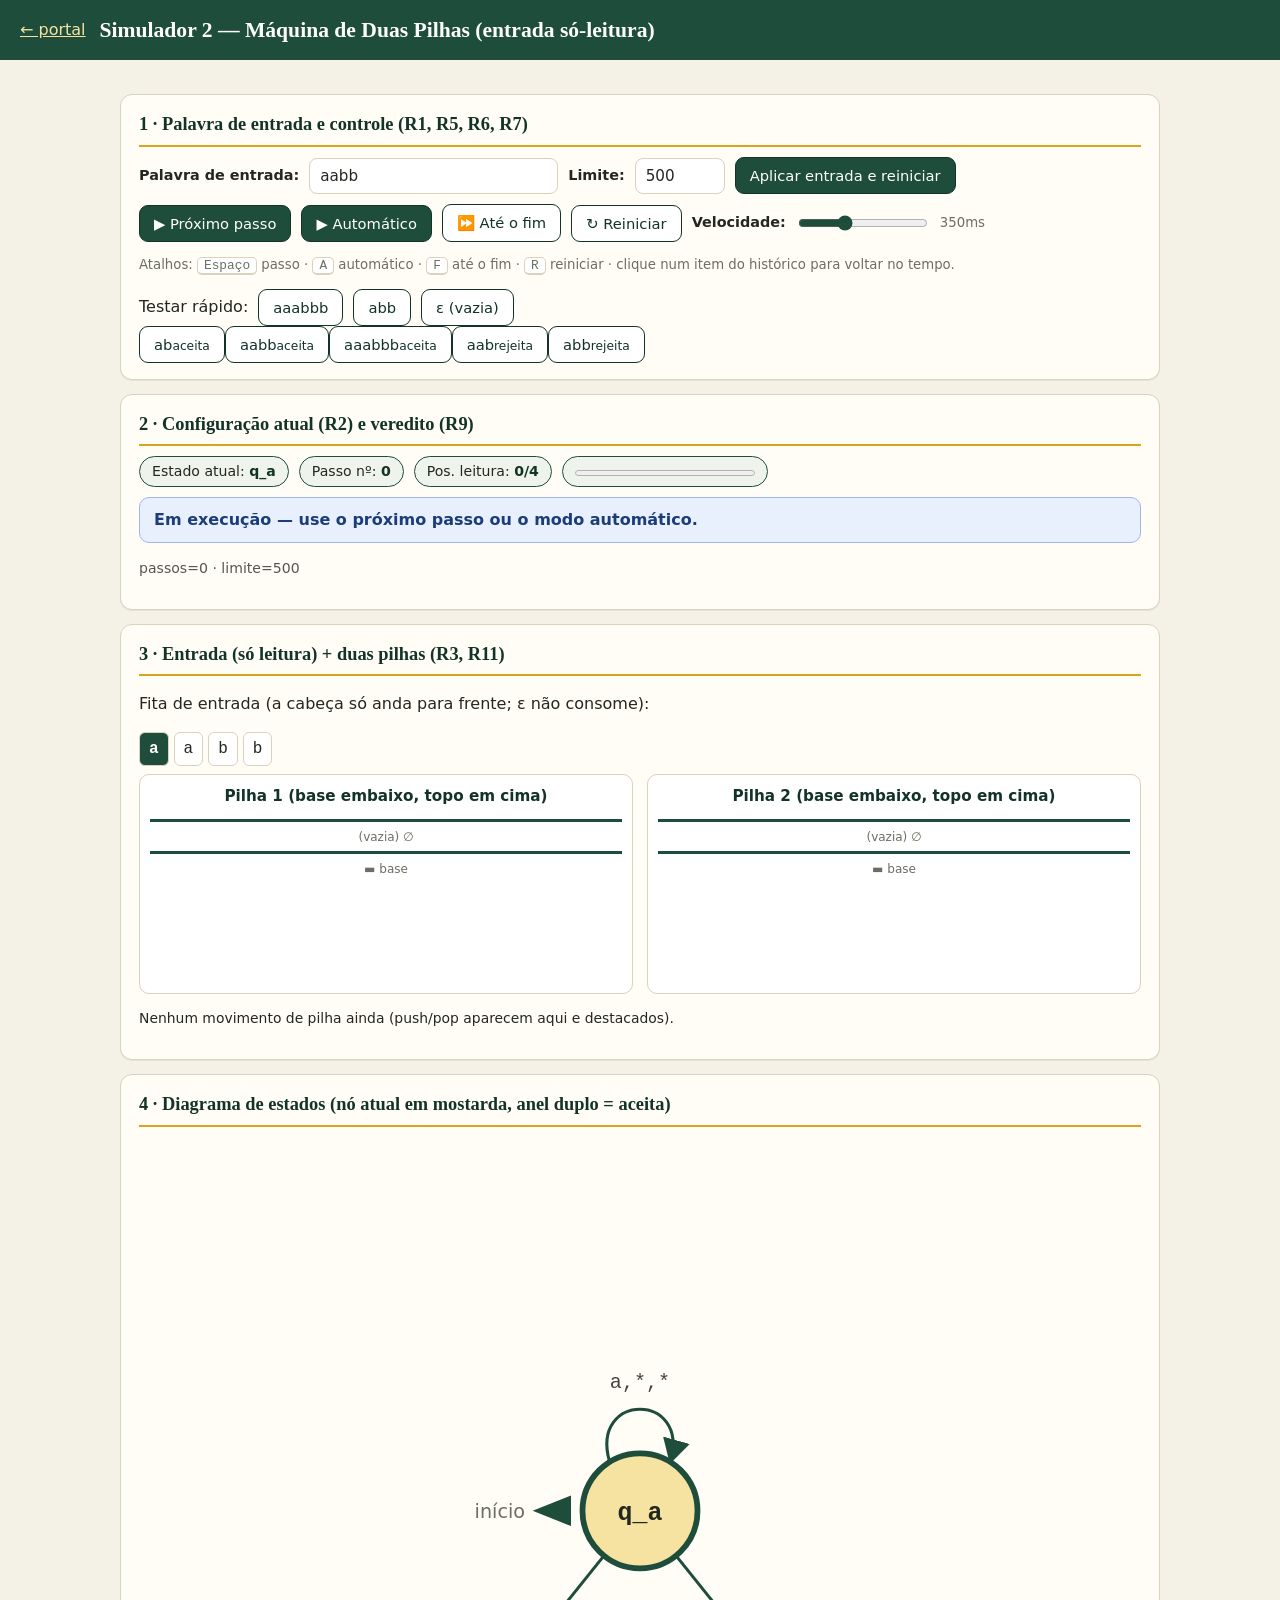
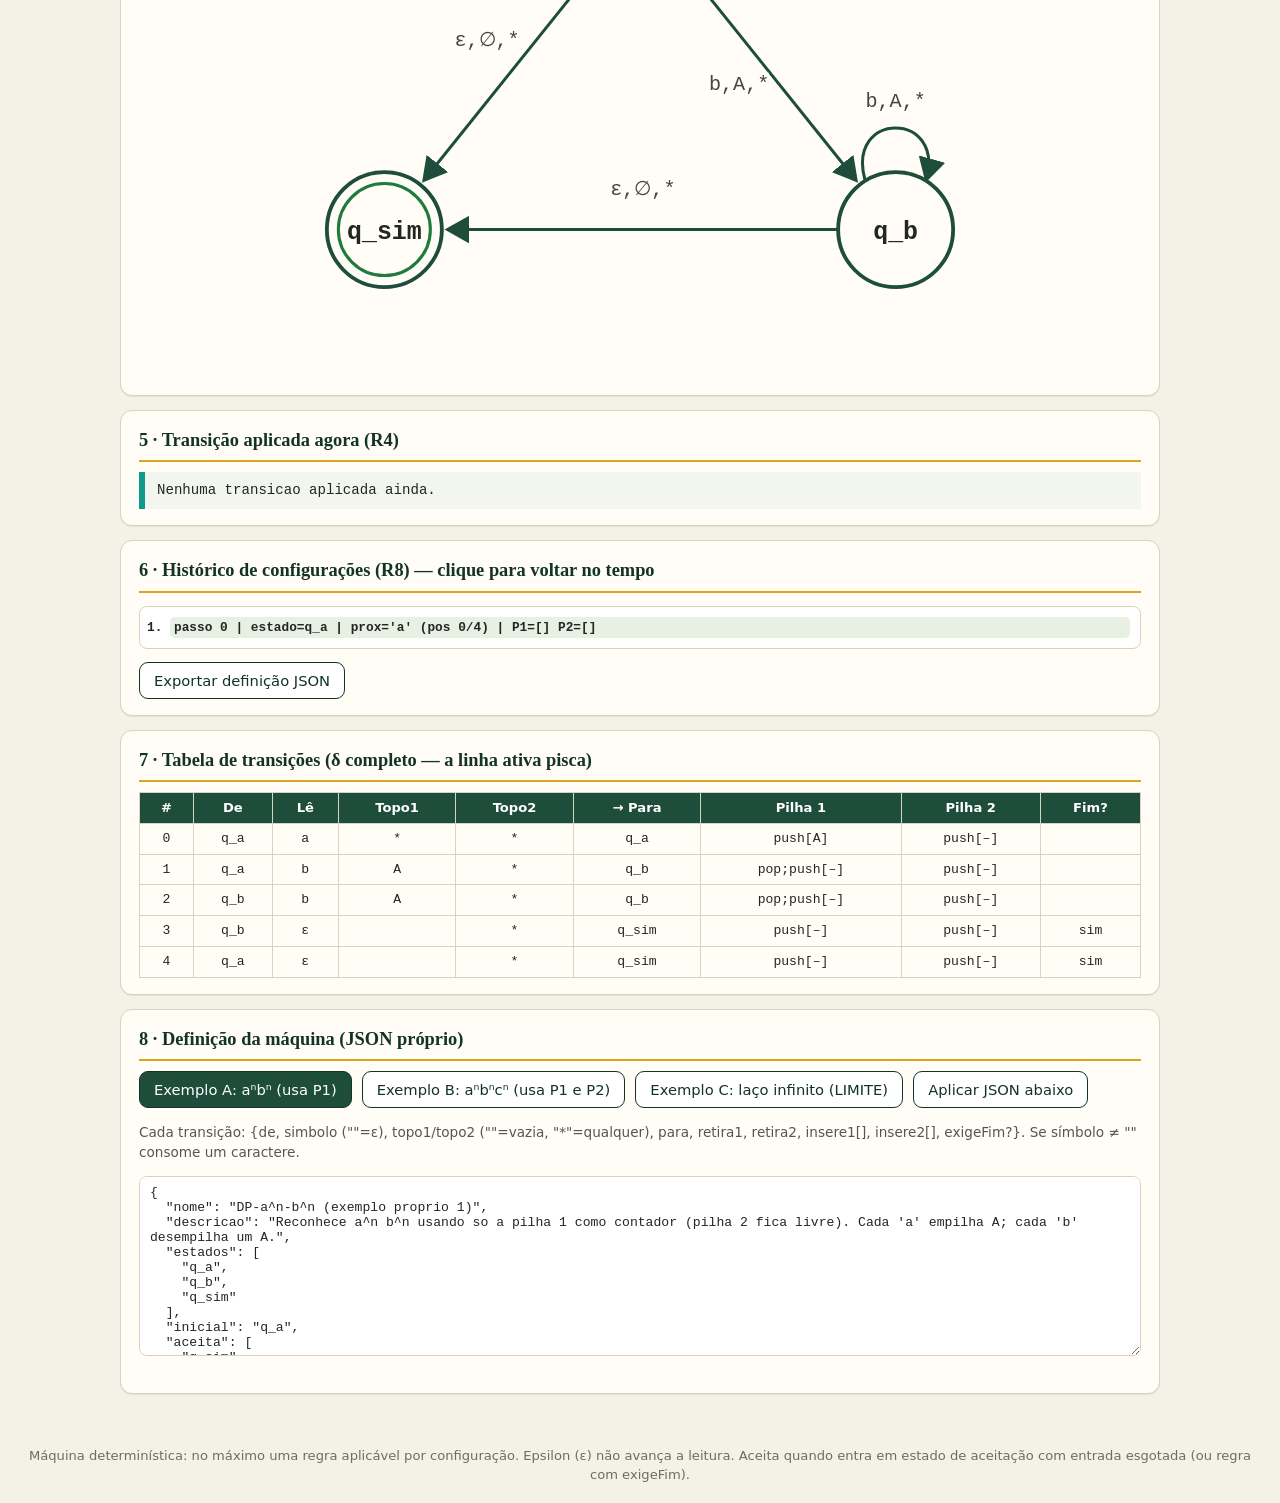
==== commit 2acb7cef: "gpt stuff" ====
--- a/dp/index.html
+++ b/dp/index.html
@@ -13,7 +13,7 @@
 </header>
 <main class="miolo">
 
-<section class="cartao">
+<section class="cartao painel-controle">
 <h2>1 · Palavra de entrada e controle (R1, R5, R6, R7)</h2>
 <div class="linha">
 <label class="rotulo" for="entrada">Palavra de entrada:</label>
@@ -23,19 +23,20 @@
 <button id="btnAplicar">Aplicar entrada e reiniciar</button>
 </div>
 <div class="linha" style="margin-top:10px">
-<button id="btnPasso">Executar próximo passo (R5)</button>
-<button id="btnAuto">Iniciar automático (R6)</button>
-<button id="btnFim" class="secundario">Rodar até o fim</button>
-<button id="btnReiniciar" class="secundario">Reiniciar (R7)</button>
+<button id="btnPasso">▶ Próximo passo</button>
+<button id="btnAuto">▶ Automático</button>
+<button id="btnFim" class="secundario">⏩ Até o fim</button>
+<button id="btnReiniciar" class="secundario">↻ Reiniciar</button>
 <label class="rotulo" for="vel">Velocidade:</label>
 <input type="range" id="vel" min="60" max="900" step="10" value="350" style="width:130px" title="Intervalo entre passos (ms)">
 <span id="velRotulo" class="dica">350ms</span>
 </div>
 <p class="dica">Atalhos: <kbd>Espaço</kbd> passo · <kbd>A</kbd> automático · <kbd>F</kbd> até o fim · <kbd>R</kbd> reiniciar · clique num item do histórico para voltar no tempo.</p>
 <div class="linha"><span class="rotulo">Testar rápido:</span><span id="rapidas" class="linha"></span></div>
-</section>
-
-<section class="cartao">
+<div class="exemplos" id="exemplosExtras"></div>
+</section>
+
+<section class="cartao painel-status">
 <h2>2 · Configuração atual (R2) e veredito (R9)</h2>
 <div class="crachas">
 <span class="cracha">Estado atual: <b id="cEstado">–</b></span>
@@ -47,7 +48,7 @@
 <p id="motivo" style="font-size:.88rem;color:#555"></p>
 </section>
 
-<section class="cartao">
+<section class="cartao painel-memoria">
 <h2>3 · Entrada (só leitura) + duas pilhas (R3, R11)</h2>
 <p class="rotulo">Fita de entrada (a cabeça só anda para frente; ε não consome):</p>
 <div id="fitaEntrada" class="fita-entrada"></div>
@@ -58,23 +59,23 @@
 <p id="movimento" style="font-size:.87rem"></p>
 </section>
 
-<section class="cartao">
+<section class="cartao painel-diagrama">
 <h2>4 · Diagrama de estados (nó atual em mostarda, anel duplo = aceita)</h2>
 <svg id="diagrama" role="img" aria-label="Diagrama de estados"></svg>
 </section>
 
-<section class="cartao">
+<section class="cartao painel-regra">
 <h2>5 · Transição aplicada agora (R4)</h2>
 <div id="regra" class="regra-atual">Nenhuma transição aplicada ainda.</div>
 </section>
 
-<section class="cartao">
+<section class="cartao painel-historico">
 <h2>6 · Histórico de configurações (R8) — clique para voltar no tempo</h2>
 <ol id="hist" class="historico"></ol>
 <div class="linha"><button id="btnExport" class="secundario">Exportar definição JSON</button></div>
 </section>
 
-<section class="cartao">
+<section class="cartao painel-tabela">
 <h2>7 · Tabela de transições (δ completo — a linha ativa pisca)</h2>
 <div class="envoltorio-tabela"><table class="regras" id="tabela">
 <thead><tr><th>#</th><th>De</th><th>Lê</th><th>Topo1</th><th>Topo2</th><th>→ Para</th><th>Pilha 1</th><th>Pilha 2</th><th>Fim?</th></tr></thead>
@@ -82,7 +83,7 @@
 </table></div>
 </section>
 
-<section class="cartao">
+<section class="cartao painel-json">
 <h2>8 · Definição da máquina (JSON próprio)</h2>
 <div class="linha">
 <button data-ex="anbn">Exemplo A: aⁿbⁿ (usa P1)</button>
@@ -181,7 +182,7 @@
   });
   const base = document.createElement("div"); base.className = "base-pilha"; base.textContent = "▬ base"; el.appendChild(base);
 }
-function botaoAuto() { $("btnAuto").textContent = auto.rodando() ? "Pausar automático" : "Iniciar automático (R6)"; }
+function botaoAuto() { $("btnAuto").textContent = auto.rodando() ? "Pausar automático" : "▶ Automático"; }
 function irParaPasso(n) {
   auto.parar(); botaoAuto();
   motor.reiniciar($("entrada").value, parseInt($("limite").value || "500", 10));
@@ -191,12 +192,20 @@
 function montarRapidas() {
   const cx = $("rapidas"); cx.innerHTML = "";
   (def.entradasRapidas || []).forEach((e) => {
-    const b = document.createElement("button");
-    b.className = "secundario";
+    const b = document.createElement("button"); b.className = "secundario exemplo-rapido";
     b.textContent = e === "" ? "ε (vazia)" : e;
     b.title = "Carregar entrada '" + e + "' e reiniciar";
-    b.onclick = () => { $("entrada").value = e; instalar(); };
-    cx.appendChild(b);
+    b.onclick = () => { $("entrada").value = e; instalar(); }; cx.appendChild(b);
+  });
+  const ex = $("exemplosExtras"); if (!ex) return; ex.innerHTML = "";
+  const extras = String(def.nome || "").toLowerCase().includes("anbncn")
+    ? [{v:"abc",ok:true},{v:"aabbcc",ok:true},{v:"aaabbbccc",ok:true},{v:"aabcc",ok:false},{v:"aabbc",ok:false}]
+    : [{v:"ab",ok:true},{v:"aabb",ok:true},{v:"aaabbb",ok:true},{v:"aab",ok:false},{v:"abb",ok:false}];
+  extras.forEach((item) => {
+    const b = document.createElement("button"); b.className = "secundario exemplo-extra " + (item.ok ? "esperado-ok" : "esperado-no");
+    b.innerHTML = `<span>${item.v === "" ? "ε" : item.v}</span><small>${item.ok ? "aceita" : "rejeita"}</small>`;
+    b.title = item.ok ? "Exemplo esperado: ACEITA" : "Exemplo esperado: REJEITA";
+    b.onclick = () => { $("entrada").value = item.v; instalar(); }; ex.appendChild(b);
   });
 }
 function acaoCurta(r, n) {
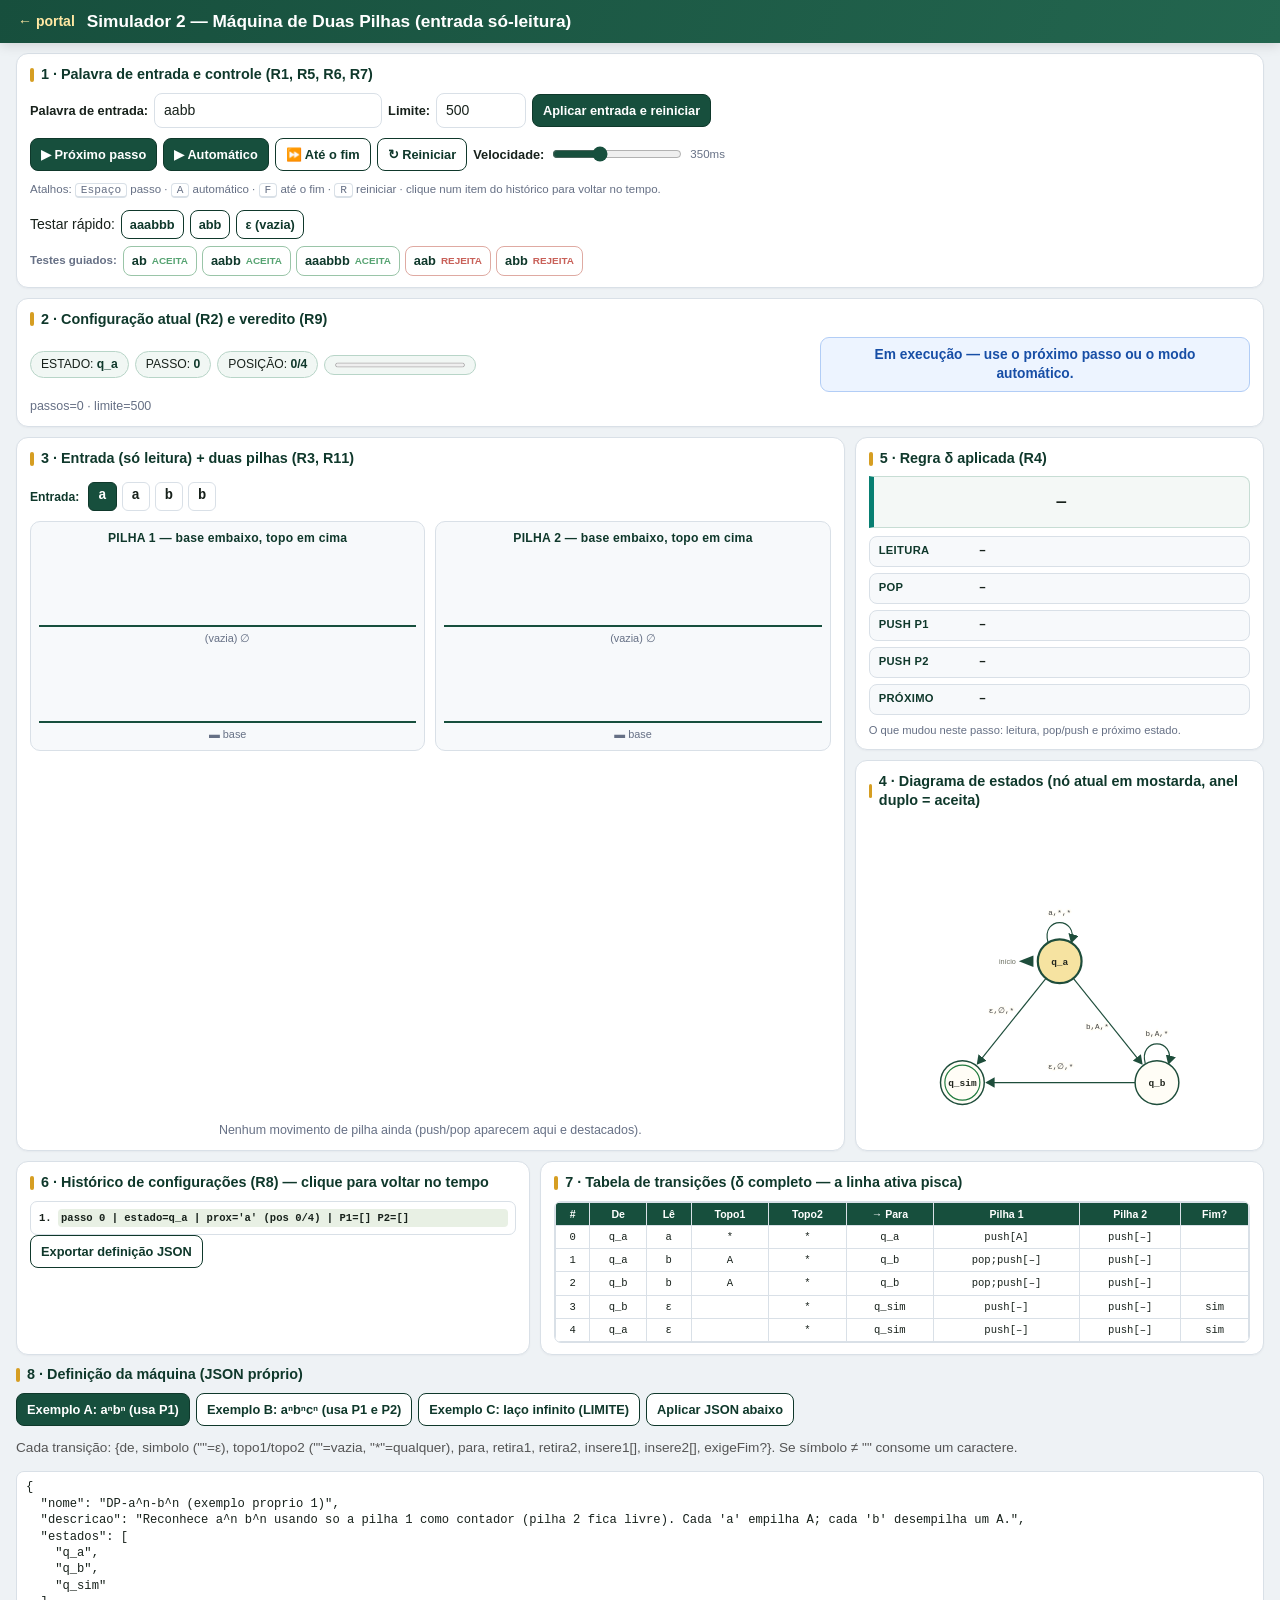
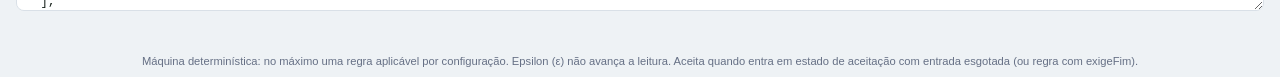
==== commit ce458717: "fix(frontend): aplica layout desktop e portal legivel Reorganiza grade MT/DP em memoria lateral com " ====
--- a/dp/index.html
+++ b/dp/index.html
@@ -38,25 +38,26 @@
 
 <section class="cartao painel-status">
 <h2>2 · Configuração atual (R2) e veredito (R9)</h2>
+<div class="status-linha">
 <div class="crachas">
-<span class="cracha">Estado atual: <b id="cEstado">–</b></span>
-<span class="cracha">Passo nº: <b id="cPasso">0</b></span>
-<span class="cracha">Pos. leitura: <b id="cPos">0</b></span>
-<span class="cracha"><progress id="prog" value="0" max="500"></progress></span>
+<span class="cracha">ESTADO: <b id="cEstado">–</b></span>
+<span class="cracha">PASSO: <b id="cPasso">0</b></span>
+<span class="cracha">POSIÇÃO: <b id="cPos">0</b></span>
+<span class="cracha progresso"><progress id="prog" value="0" max="500"></progress></span>
 </div>
 <div id="faixa" class="faixa exec">Carregue uma máquina e uma entrada para começar.</div>
-<p id="motivo" style="font-size:.88rem;color:#555"></p>
+</div>
+<p id="motivo" class="motivo-linha"></p>
 </section>
 
 <section class="cartao painel-memoria">
 <h2>3 · Entrada (só leitura) + duas pilhas (R3, R11)</h2>
-<p class="rotulo">Fita de entrada (a cabeça só anda para frente; ε não consome):</p>
 <div id="fitaEntrada" class="fita-entrada"></div>
 <div class="palco-pilhas">
-<div class="pilha" id="pilha1"><h3>Pilha 1 (base embaixo, topo em cima)</h3></div>
-<div class="pilha" id="pilha2"><h3>Pilha 2 (base embaixo, topo em cima)</h3></div>
-</div>
-<p id="movimento" style="font-size:.87rem"></p>
+<div class="pilha" id="pilha1"><h3>PILHA 1 — base embaixo, topo em cima</h3></div>
+<div class="pilha" id="pilha2"><h3>PILHA 2 — base embaixo, topo em cima</h3></div>
+</div>
+<p id="movimento" class="legenda-memoria"></p>
 </section>
 
 <section class="cartao painel-diagrama">
@@ -65,8 +66,16 @@
 </section>
 
 <section class="cartao painel-regra">
-<h2>5 · Transição aplicada agora (R4)</h2>
-<div id="regra" class="regra-atual">Nenhuma transição aplicada ainda.</div>
+<h2>5 · Regra δ aplicada (R4)</h2>
+<div id="regra" class="regra-destaque">—</div>
+<dl id="regraDetalhe" class="regra-lista">
+<div class="item"><dt>leitura</dt><dd id="rLeitura">–</dd></div>
+<div class="item"><dt>pop</dt><dd id="rPop">–</dd></div>
+<div class="item"><dt>push P1</dt><dd id="rPush1">–</dd></div>
+<div class="item"><dt>push P2</dt><dd id="rPush2">–</dd></div>
+<div class="item"><dt>próximo</dt><dd id="rPara">–</dd></div>
+</dl>
+<p class="aviso-passo">O que mudou neste passo: leitura, pop/push e próximo estado.</p>
 </section>
 
 <section class="cartao painel-historico">
@@ -128,16 +137,17 @@
   $("cPasso").textContent = motor.passos;
   $("cPos").textContent = motor.pos + "/" + motor.entrada.length;
   const prog = $("prog"); prog.max = motor.limite; prog.value = motor.passos;
-  // entrada
+  // entrada (só leitura, cabeça só anda para frente)
   const fe = $("fitaEntrada"); fe.innerHTML = "";
-  if (motor.entrada.length === 0) { const s = document.createElement("span"); s.textContent = "(entrada vazia)"; fe.appendChild(s); }
+  const rot = document.createElement("span"); rot.className = "rotulo-entrada"; rot.textContent = "Entrada:"; fe.appendChild(rot);
+  if (motor.entrada.length === 0) { const s = document.createElement("span"); s.className = "chip"; s.textContent = "ε (vazia)"; fe.appendChild(s); }
   [...motor.entrada].forEach((ch, i) => {
     const s = document.createElement("span");
-    if (i === motor.pos) s.className = "pos";
+    s.className = "chip" + (i === motor.pos ? " pos" : "");
     s.textContent = ch; s.title = i === motor.pos ? "próximo a ler" : "posição " + i;
     fe.appendChild(s);
   });
-  if (motor.pos >= motor.entrada.length) { const s = document.createElement("span"); s.className = "pos"; s.textContent = "⊣ fim"; fe.appendChild(s); }
+  if (motor.pos >= motor.entrada.length && motor.entrada.length > 0) { const s = document.createElement("span"); s.className = "chip pos"; s.textContent = "⊣ fim"; fe.appendChild(s); }
   // pilhas (topo no alto; ultimo push anima, ultimo pop vira fantasma)
   const m0 = motor.ultimoMovimento;
   desenharPilha("pilha1", motor.pilha1, "p1", m0 ? m0.pos1 : [], m0 ? m0.retirou1 : null);
@@ -146,7 +156,8 @@
   $("movimento").textContent = m
     ? `Último movimento — P1: ${m.retirou1 ? "pop '" + m.retirou1 + "' + " : ""}push[${m.pos1.join(",") || "–"}] · P2: ${m.retirou2 ? "pop '" + m.retirou2 + "' + " : ""}push[${m.pos2.join(",") || "–"}]`
     : "Nenhum movimento de pilha ainda (push/pop aparecem aqui e destacados).";
-  $("regra").textContent = motor.textoRegra(motor.ultimaRegra);
+  $("regra").textContent = formatoCurtoDP(motor.ultimaRegra);
+  preencherDetalheDP(motor.ultimaRegra);
   desenharDiagrama("diagrama", def, motor.estado, rotuloArestaDP);
   // destaca a linha ativa na tabela
   const idx = def.transicoes.indexOf(motor.ultimaRegra);
@@ -183,6 +194,26 @@
   const base = document.createElement("div"); base.className = "base-pilha"; base.textContent = "▬ base"; el.appendChild(base);
 }
 function botaoAuto() { $("btnAuto").textContent = auto.rodando() ? "Pausar automático" : "▶ Automático"; }
+function formatoCurtoDP(r) {
+  if (!r) return "—";
+  const s = (r.simbolo ?? "") === "" ? "ε" : r.simbolo;
+  return `${r.de} --${s}--> ${r.para}`;
+}
+function preencherDetalheDP(r) {
+  if (!r) {
+    $("rLeitura").textContent = "–"; $("rPop").textContent = "–";
+    $("rPush1").textContent = "–"; $("rPush2").textContent = "–"; $("rPara").textContent = "–";
+    return;
+  }
+  const fmtTopo = (t) => t === "*" ? "qualquer" : (t === "" ? "∅ vazia" : "'" + t + "'");
+  $("rLeitura").textContent = `${(r.simbolo ?? "") === "" ? "ε (não consome)" : "'" + r.simbolo + "'"} · topo1=${fmtTopo(r.topo1 ?? "*")} · topo2=${fmtTopo(r.topo2 ?? "*")}${r.exigeFim ? " · exige fim" : ""}`;
+  const pops = [];
+  if (r.retira1) pops.push("P1"); if (r.retira2) pops.push("P2");
+  $("rPop").textContent = pops.length ? pops.join(" + ") + " (ver fantasma na pilha)" : "— (mantém)";
+  $("rPush1").textContent = ((r.insere1 || []).join(", ") || "–") + (r.retira1 ? " (após pop)" : "");
+  $("rPush2").textContent = ((r.insere2 || []).join(", ") || "–") + (r.retira2 ? " (após pop)" : "");
+  $("rPara").textContent = "→ " + r.para;
+}
 function irParaPasso(n) {
   auto.parar(); botaoAuto();
   motor.reiniciar($("entrada").value, parseInt($("limite").value || "500", 10));
--- a/css/estilo.css
+++ b/css/estilo.css
@@ -1,81 +1,166 @@
-/* Simuladores TC-UNIJUI — estilo proprio.
-   Paleta "caderno de serra": creme + verde-mata + mostarda.
-   Propositalmente diferente da referencia tsm-simulator. */
 :root{
-  --fundo:#f4f1e6; --papel:#fffdf6; --tinta:#22271f; --suave:#6b6f61;
-  --mata:#1e4d3b; --mata-esc:#123326; --mostarda:#d9a521; --mostarda-cl:#f6e3a1;
-  --teal:#0e9b8b; --vermelho:#b3402c; --verde-ok:#1f7a3d; --borda:#d9d2bd;
-  --raio:12px; --fonte:Verdana,Geneva,"DejaVu Sans",sans-serif;
-  --fonte-titulo:Georgia,"Times New Roman",serif;
+  --fundo:#eef2f5; --papel:#fff; --papel-2:#f7f9fb; --tinta:#17211b; --suave:#667085;
+  --mata:#174f3d; --mata-esc:#0f382b; --mostarda:#d69e22; --mostarda-cl:#fff4cf;
+  --teal:#087f72; --vermelho:#b42318; --verde-ok:#16803c; --borda:#d9e0e7;
+  --raio:12px;
+  --fonte:Arial,Helvetica,sans-serif;
+  --mono:"Courier New",Courier,monospace;
 }
 *{box-sizing:border-box}
-body{margin:0;background:var(--fundo);color:var(--tinta);font-family:var(--fonte);line-height:1.5}
-.barra-topo{background:var(--mata);color:#fff;padding:14px 20px;display:flex;gap:14px;align-items:center;flex-wrap:wrap}
-.barra-topo h1{font-family:var(--fonte-titulo);font-size:1.35rem;margin:0}
-.barra-topo a{color:var(--mostarda-cl)}
-.miolo{max-width:1080px;margin:0 auto;padding:20px}
-.cartao{background:var(--papel);border:1px solid var(--borda);border-radius:var(--raio);padding:16px 18px;margin:14px 0;box-shadow:0 1px 0 #0001}
-.cartao h2{font-family:var(--fonte-titulo);margin:0 0 10px;color:var(--mata-esc);font-size:1.15rem;border-bottom:2px solid var(--mostarda);padding-bottom:6px}
-.linha{display:flex;gap:10px;flex-wrap:wrap;align-items:center}
-label.rotulo{font-weight:bold;font-size:.9rem}
-input[type=text],input[type=number],textarea,select{font-family:inherit;font-size:.95rem;padding:8px 10px;border:1px solid var(--borda);border-radius:8px;background:#fff;color:var(--tinta)}
-textarea{width:100%;min-height:180px;font-family:Consolas,Menlo,monospace;font-size:.82rem}
-button{font-family:inherit;cursor:pointer;border-radius:9px;border:1px solid var(--mata-esc);padding:9px 14px;font-size:.92rem;background:var(--mata);color:#fff}
-button:hover{background:var(--mata-esc)}
+html{background:var(--fundo)}
+body{margin:0;background:var(--fundo);color:var(--tinta);font-family:var(--fonte);line-height:1.35;font-size:14px}
+
+/* ---------- topo ---------- */
+.barra-topo{position:sticky;top:0;z-index:20;background:linear-gradient(110deg,var(--mata),#23664f);color:#fff;padding:10px 18px;display:flex;gap:12px;align-items:center;flex-wrap:wrap;box-shadow:0 2px 12px #0002}
+.barra-topo h1{font-size:1.08rem;margin:0;font-weight:750}
+.barra-topo a{color:#ffe8a3;text-decoration:none;font-weight:650}
+
+/* ---------- portal (index.html: coluna única, legível) ---------- */
+.portal{max-width:920px;margin:0 auto;padding:14px 16px 18px;display:flex;flex-direction:column;gap:12px}
+.portal .cartao{padding:16px 18px}
+.portal p{font-size:.92rem;line-height:1.55;margin:.5em 0}
+.portal table.req{border-collapse:collapse;width:100%;font-family:var(--fonte);font-size:.85rem;line-height:1.45}
+.portal table.req th,.portal table.req td{border:1px solid var(--borda);padding:7px 10px;text-align:left;vertical-align:top}
+.portal table.req th{background:var(--mata);color:#fff;font-size:.8rem}
+.portal table.req td:first-child{white-space:nowrap;font-weight:700;color:var(--mata-esc)}
+.portal code{font-family:var(--mono);font-size:.8em;background:var(--papel-2);border:1px solid var(--borda);border-radius:5px;padding:1px 5px;word-break:break-all}
+
+/* ---------- grade principal (desktop = desenho pedido) ---------- */
+.miolo{max-width:1400px;margin:0 auto;padding:10px 16px 16px;display:grid;gap:10px;align-items:stretch;
+  grid-template-columns:repeat(12,minmax(0,1fr));
+  grid-template-areas:
+    "controle controle controle controle controle controle controle controle controle controle controle controle"
+    "status status status status status status status status status status status status"
+    "memoria memoria memoria memoria memoria memoria memoria memoria regra regra regra regra"
+    "memoria memoria memoria memoria memoria memoria memoria memoria diagrama diagrama diagrama diagrama"
+    "historico historico historico historico historico tabela tabela tabela tabela tabela tabela tabela"
+    "json json json json json json json json json json json json";
+}
+.cartao{background:var(--papel);border:1px solid var(--borda);border-radius:var(--raio);padding:11px 13px;margin:0;box-shadow:0 1px 2px #1018280a;min-width:0}
+.cartao h2{margin:0 0 8px;color:var(--mata-esc);font-size:.9rem;font-weight:750;display:flex;align-items:center;gap:7px}
+.cartao h2:before{content:"";width:4px;height:14px;background:var(--mostarda);border-radius:4px;display:inline-block}
+.painel-controle{grid-area:controle}
+.painel-status{grid-area:status}
+.painel-memoria{grid-area:memoria;min-height:250px;display:flex;flex-direction:column}
+.painel-regra{grid-area:regra}
+.painel-diagrama{grid-area:diagrama}
+.painel-historico{grid-area:historico}
+.painel-tabela{grid-area:tabela;min-width:0}
+.painel-json{grid-area:json;margin:0;padding:0;background:transparent;border:0;box-shadow:none}
+
+/* ---------- controles ---------- */
+.linha{display:flex;gap:6px;flex-wrap:wrap;align-items:center}
+label.rotulo{font-weight:650;font-size:.8rem}
+input[type=text],input[type=number],textarea,select{font:inherit;padding:7px 9px;border:1px solid var(--borda);border-radius:8px;background:#fff;color:var(--tinta)}
+input[type=text]{min-width:190px}
+textarea{width:100%;min-height:140px;font-family:var(--mono);font-size:.76rem}
+button{font:inherit;cursor:pointer;border-radius:8px;border:1px solid var(--mata-esc);padding:7px 10px;font-size:.8rem;background:var(--mata);color:#fff;font-weight:650;transition:.15s}
+button:hover{background:var(--mata-esc);transform:translateY(-1px)}
 button.secundario{background:#fff;color:var(--mata-esc)}
-button.perigo{background:var(--vermelho);border-color:#7e2a1c}
-button:disabled{opacity:.5;cursor:not-allowed}
-.crachas{display:flex;gap:10px;flex-wrap:wrap;margin:8px 0}
-.cracha{background:#eef3ec;border:1px solid var(--mata);border-radius:999px;padding:4px 12px;font-size:.88rem}
+button.secundario:hover{background:#f3f7f5}
+button:disabled{opacity:.5;cursor:not-allowed;transform:none}
+
+/* ---------- faixa de status: ESTADO PASSO POSIÇÃO ████ ✅ ACEITA (uma linha no desktop) ---------- */
+.status-linha{display:flex;gap:10px;align-items:center;justify-content:space-between;flex-wrap:wrap}
+.crachas{display:flex;gap:6px;flex-wrap:wrap;margin:0;align-items:center;flex:1 1 auto}
+.cracha{background:#f1f7f4;border:1px solid #b8d5c8;border-radius:999px;padding:4px 10px;font-size:.76rem;white-space:nowrap}
 .cracha b{color:var(--mata-esc)}
-.faixa{border-radius:10px;padding:10px 14px;font-weight:bold;margin:10px 0}
-.faixa.exec{background:#e8f0fe;border:1px solid #9db8e8;color:#1c3d7a}
-.faixa.aceita{background:#dff2e2;border:1px solid var(--verde-ok);color:#14522a}
-.faixa.rejeita{background:#fbe3dd;border:1px solid var(--vermelho);color:#7e2a1c}
-.faixa.aceita{background:#dff2e2;border:1px solid var(--verde-ok);color:#14522a;animation:pulso .9s ease 2}
-.faixa.rejeita{background:#fbe3dd;border:1px solid var(--vermelho);color:#7e2a1c;animation:pulso .9s ease 2}
-@keyframes pulso{50%{transform:scale(1.015)}}
-.faixa.limite{background:var(--mostarda-cl);border:1px solid var(--mostarda);color:#5c430a}
-table.regras{border-collapse:collapse;width:100%;font-size:.82rem;font-family:Consolas,monospace}
-table.regras th,table.regras td{border:1px solid var(--borda);padding:5px 8px;text-align:center}
-table.regras th{background:var(--mata);color:#fff;font-family:var(--fonte)}
+.cracha.progresso{display:inline-flex;align-items:center;gap:6px}
+.faixa{border-radius:9px;padding:8px 14px;font-weight:800;margin:0;font-size:.86rem;flex:0 1 430px;text-align:center;min-width:260px}
+.faixa.exec{background:#edf4ff;border:1px solid #b2cdf6;color:#174ea6}
+.faixa.aceita{background:#e6f6eb;border:1px solid #62b47d;color:#116329;animation:pulso .9s ease 2}
+.faixa.rejeita{background:#fff0ed;border:1px solid #e5a095;color:#8d2017;animation:pulso .9s ease 2}
+.faixa.limite{background:var(--mostarda-cl);border:1px solid #e4bd54;color:#684b05}
+@keyframes pulso{50%{transform:scale(1.01)}}
+progress{width:130px;height:10px;accent-color:var(--teal)}
+input[type=range]{accent-color:var(--mata)}
+.dica{font-size:.72rem;color:var(--suave)}
+.motivo-linha{font-size:.78rem;color:var(--suave);margin:6px 0 0}
+kbd{border:1px solid var(--borda);border-bottom-width:2px;border-radius:4px;background:#fff;padding:0 5px;font-family:var(--mono);font-size:.7rem}
+
+/* ---------- memoria: FITA / PILHAS (centro, 2/3) ---------- */
+.trilho-fita{position:relative;display:flex;gap:6px;overflow-x:auto;padding:24px 8px 10px;background:#252922;border-radius:9px;min-height:104px;align-items:flex-end;justify-content:flex-start}
+.trilho-fita:after{content:"MEMÓRIA / FITA";position:absolute;right:8px;top:4px;color:#d9d2bd;font-size:.58rem;letter-spacing:.08em;opacity:.8}
+#seta{position:absolute;top:4px;left:0;transition:left .22s cubic-bezier(.4,0,.2,1);color:var(--mostarda);transform:translateX(-50%);font-size:.95rem;line-height:1;pointer-events:none}
+.celula{min-width:52px;text-align:center;background:#fff;border-radius:7px;border:2px solid transparent;padding:3px 2px 5px;flex:0 0 auto}
+.celula .simbolo{font-family:var(--mono);font-size:1.2rem;font-weight:800}
+.celula .indice{font-size:.62rem;color:var(--suave)}
+.celula.cabecote{border-color:var(--mostarda);background:var(--mostarda-cl)}
+.celula.gravou{animation:piscar .7s ease}
+@keyframes piscar{0%{background:var(--mostarda);transform:scale(1.08)}100%{}}
+.centro-fita{display:flex;justify-content:center}
+.legenda-memoria{font-size:.78rem;color:var(--suave);margin:8px 0 0;text-align:center}
+
+/* ---------- lateral direita: REGRA em cima, DIAGRAMA embaixo ---------- */
+.regra-destaque{background:#f4f8f6;border:1px solid #c7ddd4;border-left:5px solid var(--teal);padding:12px;font-family:var(--mono);font-size:1rem;font-weight:800;text-align:center;border-radius:0 8px 8px 0;min-height:52px;display:flex;align-items:center;justify-content:center;white-space:pre-wrap}
+.regra-atual{background:#f4f8f6;border:1px solid #c7ddd4;border-left:5px solid var(--teal);padding:11px 12px;font-family:var(--mono);font-size:.8rem;white-space:pre-wrap;border-radius:0 8px 8px 0;min-height:52px;display:flex;align-items:center}
+.regra-detalhe{margin:8px 0 0;font-size:.76rem;color:#33413a;background:var(--papel-2);border:1px solid var(--borda);border-radius:8px;padding:8px 10px;line-height:1.5}
+.regra-lista{margin:8px 0 0;display:grid;gap:6px;font-size:.78rem}
+.regra-lista .item{background:var(--papel-2);border:1px solid var(--borda);border-radius:8px;padding:6px 9px;display:flex;gap:8px;align-items:baseline}
+.regra-lista dt{font-weight:800;color:var(--mata-esc);min-width:92px;font-size:.7rem;text-transform:uppercase;letter-spacing:.03em}
+.regra-lista dd{margin:0;font-family:var(--mono);font-weight:700}
+.aviso-passo{margin:8px 0 0;font-size:.7rem;color:var(--suave)}
+#diagrama{width:100%;height:170px;display:block}
+
+/* ---------- DP: entrada + duas pilhas lado a lado ---------- */
+.fita-entrada{display:flex;gap:5px;flex-wrap:wrap;margin:6px 0 10px;align-items:center}
+.fita-entrada .rotulo-entrada{font-size:.76rem;font-weight:700;color:var(--mata-esc);margin-right:4px}
+.fita-entrada span.chip{border:1px solid var(--borda);background:#fff;border-radius:6px;padding:4px 9px;font-family:var(--mono);font-size:.86rem;font-weight:700}
+.fita-entrada span.chip.pos{background:var(--mata);color:#fff;border-color:var(--mata-esc)}
+.palco-pilhas{display:grid;grid-template-columns:1fr 1fr;gap:10px;flex:1}
+.pilha{border:1px solid var(--borda);border-radius:10px;background:var(--papel-2);min-height:175px;max-height:230px;overflow:auto;display:flex;flex-direction:column;padding:8px;gap:5px}
+.pilha h3{margin:0 0 3px;text-align:center;color:var(--mata-esc);font-size:.76rem;position:sticky;top:0;background:var(--papel-2);z-index:1;letter-spacing:.02em}
+.bloco-pilha{border-radius:6px;text-align:center;padding:5px;font-family:var(--mono);font-size:.82rem;font-weight:800;border:1px solid #0002}
+.bloco-pilha.p1{background:#e4f1f8}
+.bloco-pilha.p2{background:#eaf5e5}
+.bloco-pilha.novo{outline:2px solid var(--mostarda);animation:cair .28s ease}
+@keyframes cair{from{transform:translateY(-12px);opacity:0}}
+.fantasma{border-radius:6px;text-align:center;padding:4px;font-family:var(--mono);font-size:.76rem;border:2px dashed var(--vermelho);color:var(--vermelho);background:#fff;opacity:.75}
+.base-pilha{text-align:center;font-size:.68rem;color:var(--suave);border-top:2px solid var(--mata);padding-top:4px;margin-top:auto}
+
+/* ---------- base: HISTÓRICO | TABELA ---------- */
+ol.historico{max-height:190px;overflow-y:auto;background:#fff;border:1px solid var(--borda);border-radius:7px;padding:7px 7px 7px 27px;margin:0;font-family:var(--mono);font-size:.66rem}
+ol.historico li{cursor:pointer;border-radius:4px;padding:2px 3px}
+ol.historico li:hover{background:var(--mostarda-cl)}
+ol.historico li.atual{background:#e8f0e4;font-weight:700}
+table.regras{border-collapse:collapse;width:100%;font-size:.66rem;font-family:var(--mono)}
+table.regras th,table.regras td{border:1px solid var(--borda);padding:4px 6px;text-align:center}
+table.regras th{background:var(--mata);color:#fff;font-family:var(--fonte);position:sticky;top:0}
 table.regras tr.ativa td{background:var(--mostarda-cl);font-weight:bold}
-.envoltorio-tabela{overflow-x:auto;max-height:260px;overflow-y:auto}
-ol.historico li{cursor:pointer;border-radius:5px;padding:1px 4px}
-ol.historico li:hover{background:var(--mostarda-cl)}
-ol.historico li.atual{background:#e8f0e4;font-weight:bold}
-input[type=range]{accent-color:var(--mata)}
-progress{width:180px;height:12px;accent-color:var(--teal)}
-kbd{border:1px solid var(--borda);border-bottom-width:2px;border-radius:5px;background:#fff;padding:0 6px;font-family:Consolas,monospace;font-size:.8rem}
-.dica{font-size:.83rem;color:var(--suave)}
-/* Fita da MT */
-.trilho-fita{position:relative;display:flex;gap:6px;overflow-x:auto;padding:22px 6px 4px;background:#2c2a24;border-radius:10px}
-#seta{position:absolute;top:2px;left:0;transition:left .28s cubic-bezier(.4,0,.2,1);color:var(--mostarda);transform:translateX(-50%);font-size:1rem;line-height:1;pointer-events:none}
-.celula{min-width:52px;text-align:center;background:var(--papel);border-radius:8px;border:2px solid transparent;padding:2px 2px 6px}
-.celula .simbolo{font-family:Consolas,monospace;font-size:1.3rem;font-weight:bold}
-.celula .indice{font-size:.7rem;color:var(--suave)}
-.celula.cabecote{border-color:var(--mostarda);background:var(--mostarda-cl)}
-.celula.gravou{animation:piscar .8s ease}
-@keyframes piscar{0%{background:var(--mostarda);transform:scale(1.12)}100%{}}
-.seta-cabecote{text-align:center;color:var(--mostarda);font-weight:bold}
-.regra-atual{background:#f2f6ef;border-left:6px solid var(--teal);padding:8px 12px;font-family:Consolas,monospace;font-size:.88rem;white-space:pre-wrap}
-/* Pilhas */
-.palco-pilhas{display:grid;grid-template-columns:1fr 1fr;gap:14px}
-@media(max-width:700px){.palco-pilhas{grid-template-columns:1fr}}
-.pilha{border:1px solid var(--borda);border-radius:10px;background:#fff;min-height:220px;display:flex;flex-direction:column;justify-content:flex-start;padding:10px;gap:5px}
-.pilha h3{margin:0 0 6px;text-align:center;color:var(--mata-esc);font-size:.95rem}
-.bloco-pilha{border-radius:7px;text-align:center;padding:6px;font-family:Consolas,monospace;font-weight:bold;border:1px solid #0003}
-.bloco-pilha.p1{background:#d9ecf5}
-.bloco-pilha.p2{background:#e2f0da}
-.bloco-pilha.novo{outline:3px solid var(--mostarda);animation:cair .32s ease}
-@keyframes cair{from{transform:translateY(-16px);opacity:0}}
-.fantasma{border-radius:7px;text-align:center;padding:6px;font-family:Consolas,monospace;border:2px dashed var(--vermelho);color:var(--vermelho);background:#fff;opacity:.75}
-.base-pilha{text-align:center;font-size:.75rem;color:var(--suave);border-top:3px solid var(--mata);padding-top:6px}
-.fita-entrada{display:flex;gap:5px;flex-wrap:wrap;margin:8px 0}
-.fita-entrada span{border:1px solid var(--borda);background:#fff;border-radius:6px;padding:4px 9px;font-family:Consolas,monospace}
-.fita-entrada span.pos{background:var(--mata);color:#fff;font-weight:bold}
-ol.historico{max-height:220px;overflow-y:auto;background:#fff;border:1px solid var(--borda);border-radius:8px;padding:10px 10px 10px 30px;font-family:Consolas,monospace;font-size:.8rem}
-table.req{border-collapse:collapse;width:100%;font-size:.9rem}
-table.req th,table.req td{border:1px solid var(--borda);padding:6px 8px;text-align:left}
-table.req th{background:var(--mata);color:#fff}
-.rodape{color:var(--suave);font-size:.82rem;text-align:center;padding:18px}
+.envoltorio-tabela{overflow:auto;max-height:210px;border:1px solid var(--borda);border-radius:7px}
+.exemplos{display:flex;gap:5px;flex-wrap:wrap;align-items:center;margin-top:7px}
+.exemplos:before{content:"Testes guiados:";font-size:.72rem;font-weight:700;color:var(--suave);margin-right:1px}
+.exemplo-extra{display:inline-flex;align-items:center;gap:5px;padding:5px 8px}
+.exemplo-extra small{font-size:.62rem;opacity:.72;text-transform:uppercase}
+.exemplo-extra.esperado-ok{border-color:#9ac5a8}
+.exemplo-extra.esperado-no{border-color:#dfaaa2}
+.exemplo-extra.esperado-ok small{color:var(--verde-ok)}
+.exemplo-extra.esperado-no small{color:var(--vermelho)}
+.exemplo-rapido{padding:5px 8px}
+.rodape{color:var(--suave);font-size:.7rem;text-align:center;padding:8px}
+details{border:1px solid var(--borda);border-radius:8px;background:var(--papel-2)}
+details>summary{cursor:pointer;padding:8px 10px;font-weight:700;color:var(--mata-esc);list-style:none}
+details>summary::-webkit-details-marker{display:none}
+details>summary:before{content:"＋";margin-right:6px;color:var(--mostarda)}
+details[open]>summary:before{content:"−"}
+details>.conteudo-detalhe{padding:0 10px 10px}
+
+@media(max-width:1050px){
+  .miolo{grid-template-columns:1fr 1fr;grid-template-areas:"controle controle" "status status" "memoria memoria" "regra diagrama" "historico tabela" "json json"}
+  .painel-memoria{min-height:0}
+  .faixa{flex:1 1 100%}
+}
+@media(max-width:760px){
+  .miolo{display:grid;grid-template-columns:1fr;grid-template-areas:"controle" "status" "memoria" "regra" "diagrama" "historico" "tabela" "json"}
+  .palco-pilhas{grid-template-columns:1fr}
+  input[type=text]{min-width:150px;width:100%}
+  .barra-topo{padding:9px 12px}.miolo{padding:8px}.cartao{padding:10px}.cartao h2{font-size:.86rem}
+  .faixa{min-width:0}
+}
+@media(min-width:1100px) and (min-height:780px){
+  .miolo{gap:10px}
+  .painel-memoria{min-height:290px}
+  #diagrama{height:190px}
+  ol.historico{max-height:220px}
+  .envoltorio-tabela{max-height:240px}
+}
